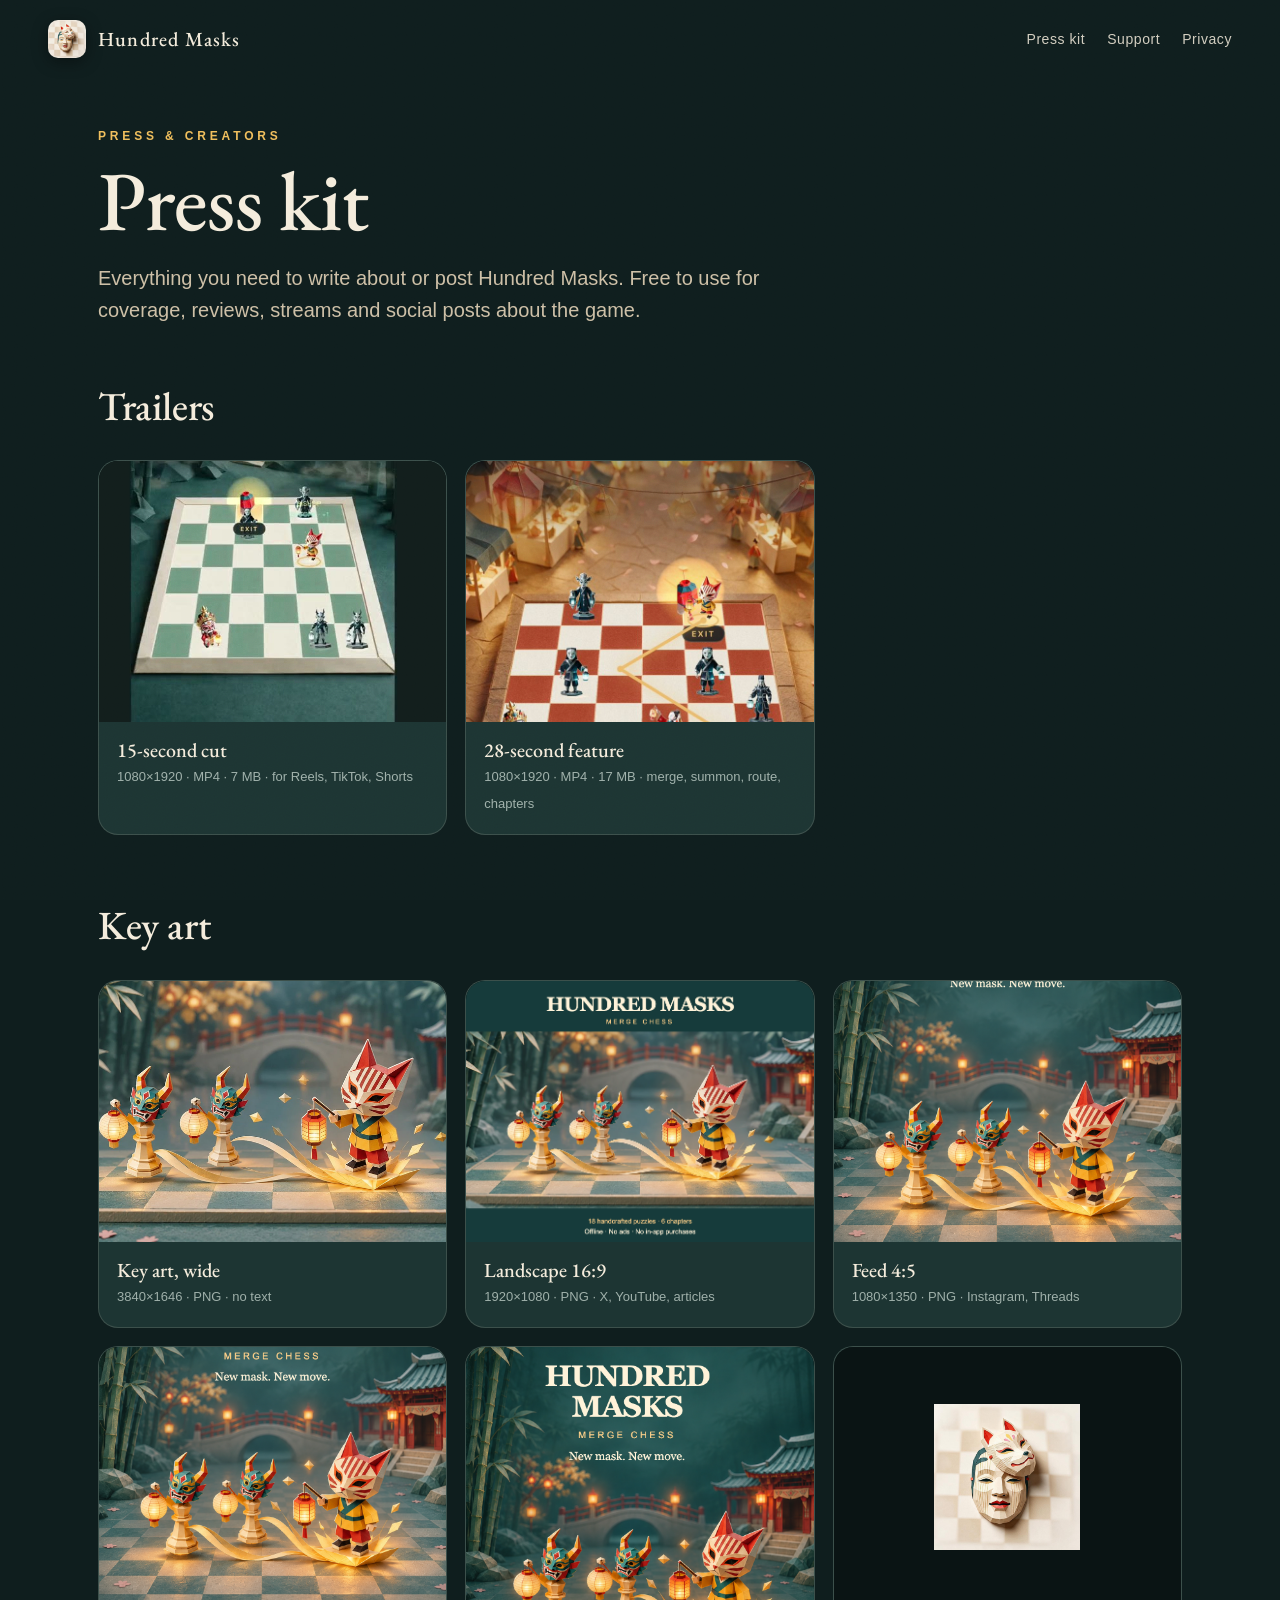
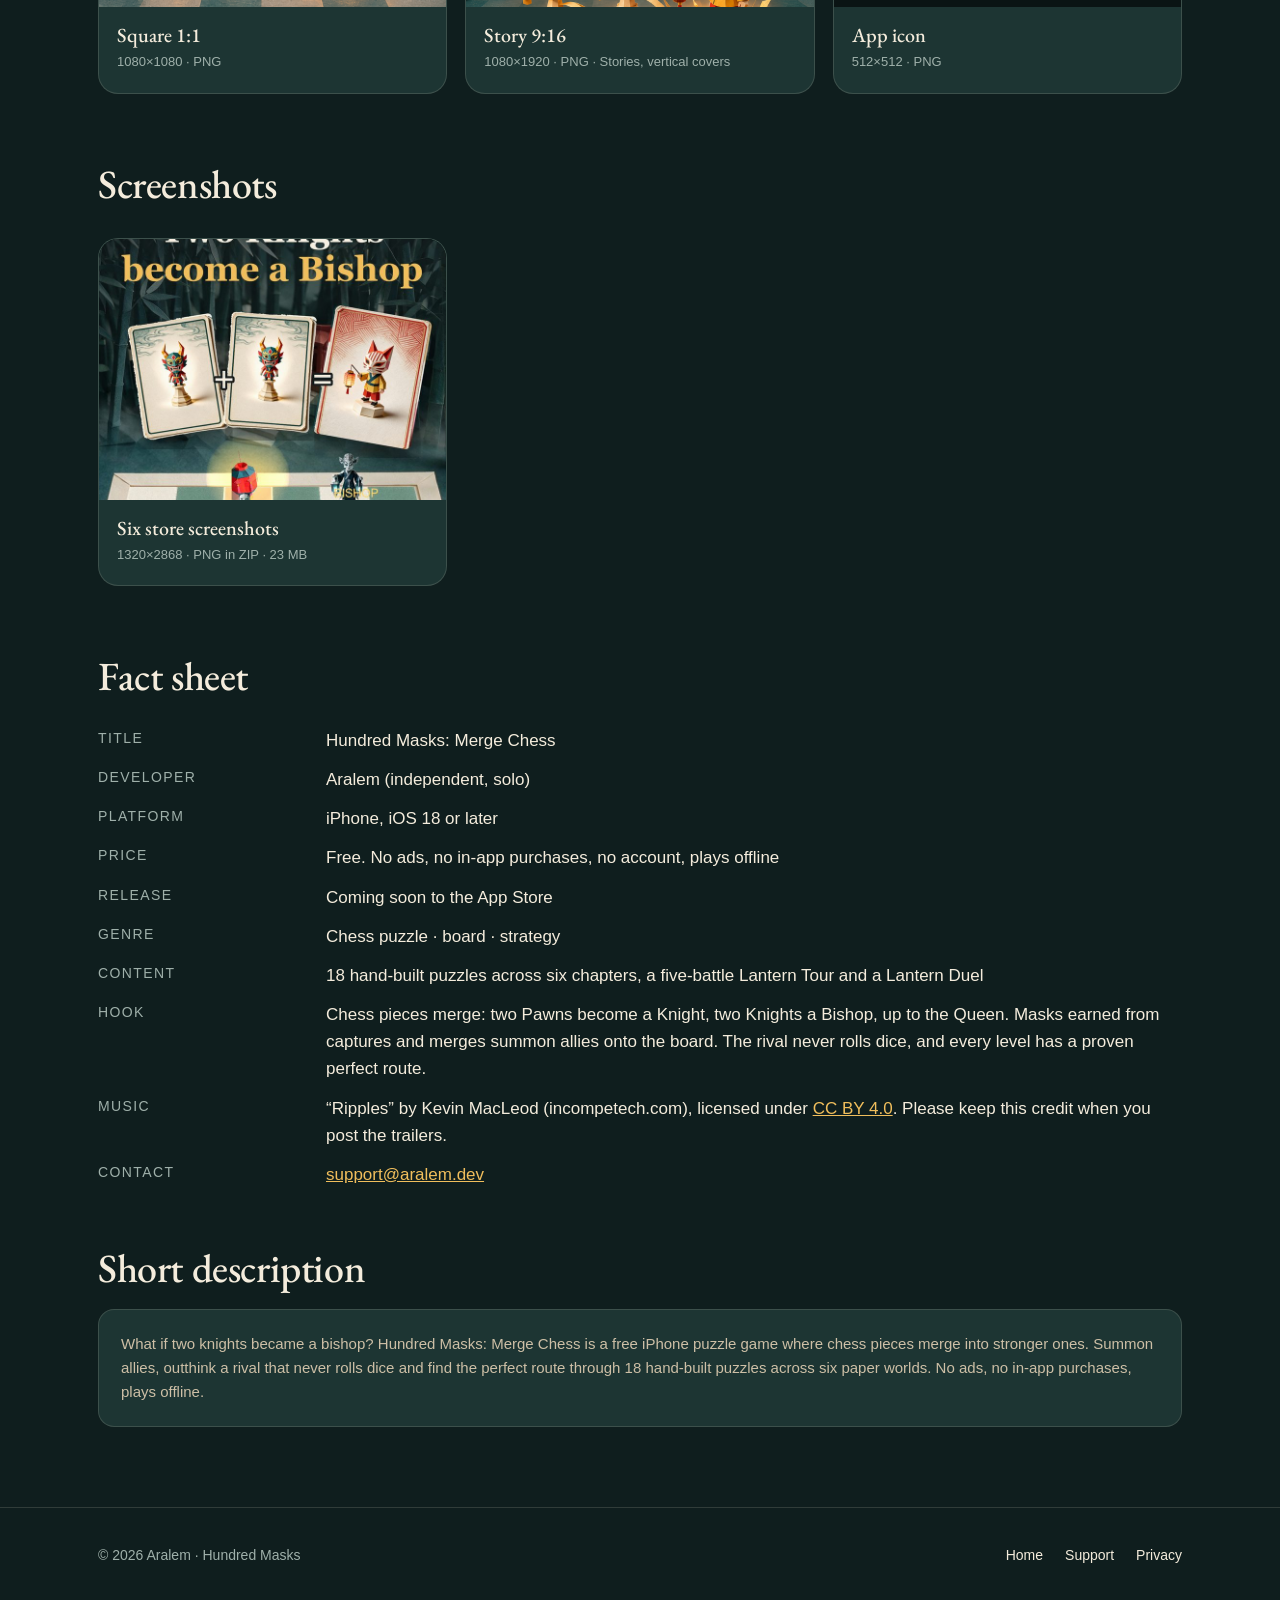
==== press/index.html @ 2cbe1103 "Redesigned home in the key-art style, plus a press kit page Dark lantern-ink look matching the store" ====
<!DOCTYPE html>
<html lang="en">
<head>
<meta charset="utf-8">
<meta name="viewport" content="width=device-width, initial-scale=1, viewport-fit=cover">
<title>Press kit — Hundred Masks: Merge Chess</title>
<meta name="description" content="Trailers, key art, screenshots, icon and fact sheet for Hundred Masks: Merge Chess, a free iPhone chess-merge puzzle game.">
<link rel="canonical" href="https://aralem.dev/hundred-masks-support/press/">
<link rel="icon" href="../assets/favicon.png" type="image/png">
<meta property="og:title" content="Hundred Masks — Press kit">
<meta property="og:image" content="https://aralem.dev/hundred-masks-support/assets/og.jpg">
<meta name="twitter:card" content="summary_large_image">
<meta name="theme-color" content="#0f1e1e">
<link rel="stylesheet" href="../assets/v2/home.css">
</head>
<body>
<a class="skip" href="#main">Skip to content</a>
<header class="top">
  <a class="brand" href="../"><img src="../assets/icon-512.png" alt="" width="38" height="38"><span>Hundred Masks</span></a>
  <nav aria-label="Main"><a href="./">Press kit</a><a href="../support/">Support</a><a href="../privacy/">Privacy</a></nav>
</header>
<main id="main">
<div class="wrap page-head">
  <p class="kicker">Press &amp; creators</p>
  <h1>Press kit</h1>
  <p class="lede" style="margin-top:18px">Everything you need to write about or post Hundred Masks. Free to use for coverage, reviews, streams and social posts about the game.</p>
</div>
<div class="wrap">
  <h2>Trailers</h2>
  <div class="grid">
    <a class="tile" href="files/hundred-masks-trailer-15s.mp4" download><div class="thumb" style="background-image:url(../assets/v2/trailer-poster.jpg)"></div><div class="meta"><b>15-second cut</b><span>1080×1920 · MP4 · 7 MB · for Reels, TikTok, Shorts</span></div></a>
    <a class="tile" href="files/hundred-masks-trailer-28s.mp4" download><div class="thumb" style="background-image:url(../assets/v2/shot-route.jpg);background-position:50% 30%"></div><div class="meta"><b>28-second feature</b><span>1080×1920 · MP4 · 17 MB · merge, summon, route, chapters</span></div></a>
  </div>

  <h2>Key art</h2>
  <div class="grid">
    <a class="tile" href="files/key-art-3840x1646.png" download><div class="thumb" style="background-image:url(../assets/v2/hero-wide.jpg)"></div><div class="meta"><b>Key art, wide</b><span>3840×1646 · PNG · no text</span></div></a>
    <a class="tile" href="files/social-landscape_1920x1080.png" download><div class="thumb" style="background-image:url(files/social-landscape_1920x1080.png)"></div><div class="meta"><b>Landscape 16:9</b><span>1920×1080 · PNG · X, YouTube, articles</span></div></a>
    <a class="tile" href="files/social-feed_1080x1350.png" download><div class="thumb" style="background-image:url(files/social-feed_1080x1350.png)"></div><div class="meta"><b>Feed 4:5</b><span>1080×1350 · PNG · Instagram, Threads</span></div></a>
    <a class="tile" href="files/social-square_1080x1080.png" download><div class="thumb" style="background-image:url(files/social-square_1080x1080.png)"></div><div class="meta"><b>Square 1:1</b><span>1080×1080 · PNG</span></div></a>
    <a class="tile" href="files/social-story_1080x1920.png" download><div class="thumb" style="background-image:url(files/social-story_1080x1920.png);background-position:50% 20%"></div><div class="meta"><b>Story 9:16</b><span>1080×1920 · PNG · Stories, vertical covers</span></div></a>
    <a class="tile" href="files/app-icon-512.png" download><div class="thumb" style="background:#0a1414 url(files/app-icon-512.png) center/42% no-repeat"></div><div class="meta"><b>App icon</b><span>512×512 · PNG</span></div></a>
  </div>

  <h2>Screenshots</h2>
  <div class="grid">
    <a class="tile" href="files/screenshots-1320x2868.zip" download><div class="thumb" style="background-image:url(../assets/v2/shot-merge.jpg);background-position:50% 20%"></div><div class="meta"><b>Six store screenshots</b><span>1320×2868 · PNG in ZIP · 23 MB</span></div></a>
  </div>

  <h2>Fact sheet</h2>
  <dl class="facts">
    <dt>Title</dt><dd>Hundred Masks: Merge Chess</dd>
    <dt>Developer</dt><dd>Aralem (independent, solo)</dd>
    <dt>Platform</dt><dd>iPhone, iOS 18 or later</dd>
    <dt>Price</dt><dd>Free. No ads, no in-app purchases, no account, plays offline</dd>
    <dt>Release</dt><dd>Coming soon to the App Store</dd>
    <dt>Genre</dt><dd>Chess puzzle · board · strategy</dd>
    <dt>Content</dt><dd>18 hand-built puzzles across six chapters, a five-battle Lantern Tour and a Lantern Duel</dd>
    <dt>Hook</dt><dd>Chess pieces merge: two Pawns become a Knight, two Knights a Bishop, up to the Queen. Masks earned from captures and merges summon allies onto the board. The rival never rolls dice, and every level has a proven perfect route.</dd>
    <dt>Music</dt><dd>“Ripples” by Kevin MacLeod (incompetech.com), licensed under <a href="https://creativecommons.org/licenses/by/4.0/">CC BY 4.0</a>. Please keep this credit when you post the trailers.</dd>
    <dt>Contact</dt><dd><a href="mailto:support@aralem.dev">support@aralem.dev</a></dd>
  </dl>

  <h2>Short description</h2>
  <p class="copybox" style="margin:20px 0 80px">What if two knights became a bishop? Hundred Masks: Merge Chess is a free iPhone puzzle game where chess pieces merge into stronger ones. Summon allies, outthink a rival that never rolls dice and find the perfect route through 18 hand-built puzzles across six paper worlds. No ads, no in-app purchases, plays offline.</p>
</div>
</main>
<footer><div class="wrap"><span>© 2026 Aralem · Hundred Masks</span><nav aria-label="Footer"><a href="../">Home</a><a href="../support/">Support</a><a href="../privacy/">Privacy</a></nav></div></footer>
</body>
</html>
---- assets/v2/home.css ----
@font-face{font-family:"Garamond";src:url("../fonts/EBGaramond-Regular.woff2") format("woff2");font-weight:400;font-display:swap}
@font-face{font-family:"Garamond";src:url("../fonts/EBGaramond-Medium.woff2") format("woff2");font-weight:500 700;font-display:swap}
:root{
  --ink:#0f1e1e; --ink-2:#152a2a; --ink-3:#1d3533;
  --paper:#f4ecdc; --paper-dim:#cdbfa6; --muted:#9fb0aa;
  --gold:#f0be5c; --red:#c8432f; --line:rgba(244,236,220,.14);
  --serif:"Garamond","Iowan Old Style","Palatino Linotype",Palatino,serif;
  --sans:-apple-system,BlinkMacSystemFont,"Helvetica Neue",sans-serif;
  --gutter:clamp(16px,4vw,48px);
}
*{box-sizing:border-box;margin:0}
html{background:var(--ink);color-scheme:dark}
body{background:var(--ink);color:var(--paper);font:400 17px/1.6 var(--sans);-webkit-font-smoothing:antialiased;overflow-x:hidden}
img,video{display:block;max-width:100%;height:auto}
a{color:var(--gold)}
.skip{position:absolute;left:-999px}.skip:focus{left:16px;top:16px;z-index:60;background:var(--paper);color:var(--ink);padding:8px 12px}
body::before{content:"";position:fixed;inset:0;pointer-events:none;z-index:50;opacity:.07;mix-blend-mode:overlay;
  background-image:url("data:image/svg+xml;utf8,<svg xmlns='http://www.w3.org/2000/svg' width='160' height='160'><filter id='n'><feTurbulence type='fractalNoise' baseFrequency='.9' numOctaves='2' stitchTiles='stitch'/></filter><rect width='100%' height='100%' filter='url(%23n)'/></svg>")}
.kicker{font:600 12px/1 var(--sans);letter-spacing:.32em;text-transform:uppercase;color:var(--gold)}
h1,h2,h3{font-family:var(--serif);font-weight:500;line-height:1.02;letter-spacing:-.01em}
h2{font-size:clamp(36px,6vw,72px)}
h2 em{font-style:normal;color:var(--gold)}
.lede{color:var(--paper-dim);font-size:clamp(17px,1.6vw,20px);max-width:36em}
.top{position:absolute;inset:0 0 auto;z-index:10;display:flex;align-items:center;justify-content:space-between;padding:20px var(--gutter)}
.brand{display:flex;gap:12px;align-items:center;color:var(--paper);text-decoration:none;font:500 20px/1 var(--serif);letter-spacing:.06em}
.brand img{width:38px;height:38px;border-radius:10px;box-shadow:0 4px 16px rgba(0,0,0,.4)}
.top nav{display:flex;gap:22px}
.top nav a{color:var(--paper);text-decoration:none;font-size:14px;letter-spacing:.04em;opacity:.85}
.top nav a:hover{opacity:1;color:var(--gold)}
.hero{position:relative;isolation:isolate;text-align:center}
.hero picture{display:block;position:relative}
.hero picture img{width:100%;height:auto;max-height:62svh;object-fit:cover;object-position:50% 60%}
.hero picture::after{content:"";position:absolute;inset:0;background:linear-gradient(180deg,rgba(15,30,30,.55) 0%,rgba(15,30,30,0) 18%,rgba(15,30,30,0) 62%,var(--ink) 100%)}
.hero-copy{position:relative;margin:clamp(-120px,-8vw,-40px) auto 0;padding:0 var(--gutter) clamp(40px,6vw,70px);max-width:900px}
.hero h1{font-size:clamp(50px,9vw,116px);letter-spacing:.02em;text-shadow:0 6px 40px rgba(0,0,0,.6)}
.hero h1 small{display:block;font:600 clamp(12px,1.3vw,15px)/1 var(--sans);letter-spacing:.5em;color:var(--gold);margin-top:16px;text-shadow:none}
.hero .cta,.hero .promise{justify-content:center}
.hero .tag{font:italic 400 clamp(22px,2.6vw,32px)/1.25 var(--serif);margin:20px 0 28px;color:var(--paper-dim)}
.cta{display:flex;flex-wrap:wrap;gap:14px;align-items:center}
.pill{display:inline-flex;align-items:center;gap:10px;padding:14px 22px;border-radius:999px;font:600 15px/1 var(--sans);text-decoration:none;transition:transform .2s,background .2s,color .2s,border-color .2s}
.pill.primary{background:var(--paper);color:var(--ink)}
.pill.primary:hover{transform:translateY(-2px);background:#fff}
.pill.ghost{border:1px solid var(--line);color:var(--paper);background:rgba(15,30,30,.35);backdrop-filter:blur(6px)}
.pill.ghost:hover{border-color:var(--gold);color:var(--gold)}
.promise{display:flex;flex-wrap:wrap;gap:8px 18px;margin-top:22px;font-size:14px;color:var(--paper-dim)}
.promise span::before{content:"✦";color:var(--gold);margin-right:8px;font-size:11px}
.rise{animation:rise .9s cubic-bezier(.2,.7,.2,1) backwards}
.d1{animation-delay:.1s}.d2{animation-delay:.25s}.d3{animation-delay:.4s}.d4{animation-delay:.55s}
@keyframes rise{from{opacity:0;transform:translateY(18px)}}
.wrap{max-width:1180px;margin:0 auto;padding:0 var(--gutter)}
.formula{padding:clamp(80px,12vw,160px) 0 clamp(60px,8vw,110px);text-align:center}
.formula h2{margin:18px auto 14px;max-width:12em}
.formula .lede{margin:0 auto}
.equation{display:flex;justify-content:center;align-items:center;gap:clamp(6px,2vw,26px);margin:clamp(40px,6vw,72px) auto 0}
.equation img{width:clamp(88px,17vw,210px);filter:drop-shadow(0 22px 30px rgba(0,0,0,.55));transition:transform .5s cubic-bezier(.2,.7,.2,1)}
.equation .c1{transform:rotate(-8deg)}.equation .c2{transform:rotate(3deg)}.equation .c3{transform:rotate(7deg) scale(1.08)}
.equation:hover .c1{transform:rotate(-2deg) translateX(10px)}
.equation:hover .c2{transform:translateX(-6px)}
.equation:hover .c3{transform:rotate(2deg) scale(1.14)}
.op{font:500 clamp(40px,7vw,84px)/1 var(--serif);color:var(--gold)}
.ladder{margin-top:34px;font:500 14px/1.6 var(--sans);letter-spacing:.14em;text-transform:uppercase;color:var(--muted)}
.ladder b{color:var(--paper);font-weight:600}
.trailer{padding:clamp(40px,6vw,80px) 0;background:linear-gradient(180deg,var(--ink),var(--ink-2) 30%,var(--ink-2) 70%,var(--ink))}
.trailer .wrap{display:grid;grid-template-columns:minmax(0,1fr) auto;gap:clamp(32px,6vw,90px);align-items:center}
.phone{width:clamp(240px,26vw,320px);aspect-ratio:9/19.5;border-radius:44px;padding:10px;background:#0a1212;box-shadow:0 0 0 1px rgba(255,255,255,.08),0 40px 80px rgba(0,0,0,.6),0 0 120px rgba(240,190,92,.12)}
.phone video{width:100%;height:100%;object-fit:cover;border-radius:34px;background:#000}
.trailer ol{list-style:none;padding:0;margin:30px 0 0;display:grid;gap:18px;counter-reset:s}
.trailer li{display:grid;grid-template-columns:42px 1fr;gap:4px 14px;counter-increment:s}
.trailer li::before{content:counter(s,upper-roman);grid-row:span 2;font:500 26px/1.1 var(--serif);color:var(--gold)}
.trailer li b{font:500 22px/1.2 var(--serif)}
.trailer li span{color:var(--paper-dim);font-size:15px}
.shots{padding:clamp(70px,10vw,130px) 0 40px}
.shots header{display:flex;justify-content:space-between;align-items:end;gap:20px;flex-wrap:wrap}
.rail{display:flex;gap:18px;overflow-x:auto;scroll-snap-type:x mandatory;padding:36px var(--gutter) 30px;scrollbar-width:none}
.rail::-webkit-scrollbar{display:none}
.rail figure{flex:0 0 clamp(200px,22vw,260px);scroll-snap-align:start;transition:transform .35s}
.rail figure:hover{transform:translateY(-8px)}
.rail img{width:100%;border-radius:22px;box-shadow:0 24px 50px rgba(0,0,0,.45)}
.rail figcaption{margin-top:12px;font-size:13px;letter-spacing:.12em;text-transform:uppercase;color:var(--muted)}
.hint{font-size:13px;color:var(--muted)}
.worlds{padding:clamp(70px,10vw,130px) 0}
.worlds .lede{margin-top:16px}
.strip{display:grid;grid-template-columns:repeat(6,1fr);gap:8px;margin-top:44px;padding:0 var(--gutter)}
.strip figure{position:relative;border-radius:16px;overflow:hidden;aspect-ratio:4/5}
.strip img{width:100%;height:100%;object-fit:cover;transition:transform .8s cubic-bezier(.2,.7,.2,1),filter .5s;filter:saturate(.75) brightness(.85)}
.strip figure:hover img{transform:scale(1.07);filter:none}
.strip figcaption{position:absolute;inset:auto 0 0;padding:44px 14px 14px;background:linear-gradient(transparent,rgba(10,20,20,.9));font:500 18px/1.15 var(--serif)}
.strip figcaption i{display:block;font:600 11px/1 var(--sans);font-style:normal;letter-spacing:.24em;color:var(--gold);margin-bottom:6px}
.free{padding:20px 0 clamp(80px,12vw,150px)}
.card{display:grid;grid-template-columns:1.1fr 1fr;border-radius:28px;overflow:hidden;background:var(--ink-3);border:1px solid var(--line)}
.card .art{background:url("hero-tall.jpg") 50% 40%/cover;min-height:380px}
.card .body{padding:clamp(32px,5vw,64px)}
.card ul{list-style:none;padding:0;margin:26px 0 0;display:grid;gap:14px}
.card li{display:flex;gap:14px;align-items:baseline;font-size:17px}
.card li::before{content:"✓";color:var(--gold);font-weight:700}
footer{border-top:1px solid var(--line);padding:36px 0 50px;color:var(--muted);font-size:14px}
footer .wrap{display:flex;flex-wrap:wrap;gap:16px 28px;justify-content:space-between;align-items:center}
footer nav{display:flex;gap:22px;flex-wrap:wrap}
footer a{color:var(--paper);text-decoration:none}
footer a:hover{color:var(--gold)}
.js .reveal{opacity:0;transform:translateY(30px);transition:opacity 1s,transform 1s cubic-bezier(.2,.7,.2,1)}
.js .reveal.in{opacity:1;transform:none}
/* press page */
.page-head{padding-top:130px;padding-bottom:40px}
.page-head h1{font-size:clamp(44px,7vw,84px);margin-top:16px}
.grid{display:grid;grid-template-columns:repeat(auto-fill,minmax(260px,1fr));gap:18px;margin:34px 0 70px}
.tile{background:var(--ink-3);border:1px solid var(--line);border-radius:20px;overflow:hidden;display:flex;flex-direction:column;text-decoration:none;color:var(--paper);transition:border-color .2s,transform .2s}
.tile:hover{border-color:var(--gold);transform:translateY(-3px)}
.tile .thumb{aspect-ratio:4/3;background:#0a1414 center/cover no-repeat}
.tile .meta{padding:16px 18px 18px}
.tile b{display:block;font:500 20px/1.2 var(--serif)}
.tile span{font-size:13px;color:var(--muted)}
.facts{display:grid;grid-template-columns:200px 1fr;gap:12px 28px;margin:30px 0 60px}
.facts dt{color:var(--muted);font-size:14px;letter-spacing:.1em;text-transform:uppercase}
.facts dd{margin:0}
.copybox{background:var(--ink-3);border:1px solid var(--line);border-radius:16px;padding:22px;white-space:pre-wrap;font:15px/1.6 var(--sans);color:var(--paper-dim)}
.page-head + .wrap h2{font-size:clamp(28px,4vw,40px);margin-top:20px}
@media (max-width:860px){
  .trailer .wrap{grid-template-columns:1fr;justify-items:center}
  .trailer .wrap>div:first-child{order:2}
  .strip{grid-template-columns:repeat(3,1fr)}
  .card{grid-template-columns:1fr}.card .art{min-height:260px}
  .facts{grid-template-columns:1fr;gap:4px}
  .facts dd{margin-bottom:12px}
}
@media (max-width:520px){
  .top nav{gap:14px}.brand span{display:none}
  .hero picture img{max-height:60svh;object-position:50% 74%}
  .strip{grid-template-columns:repeat(2,1fr)}
}
@media (prefers-reduced-motion:reduce){.rise{animation:none}.js .reveal{opacity:1;transform:none;transition:none}}
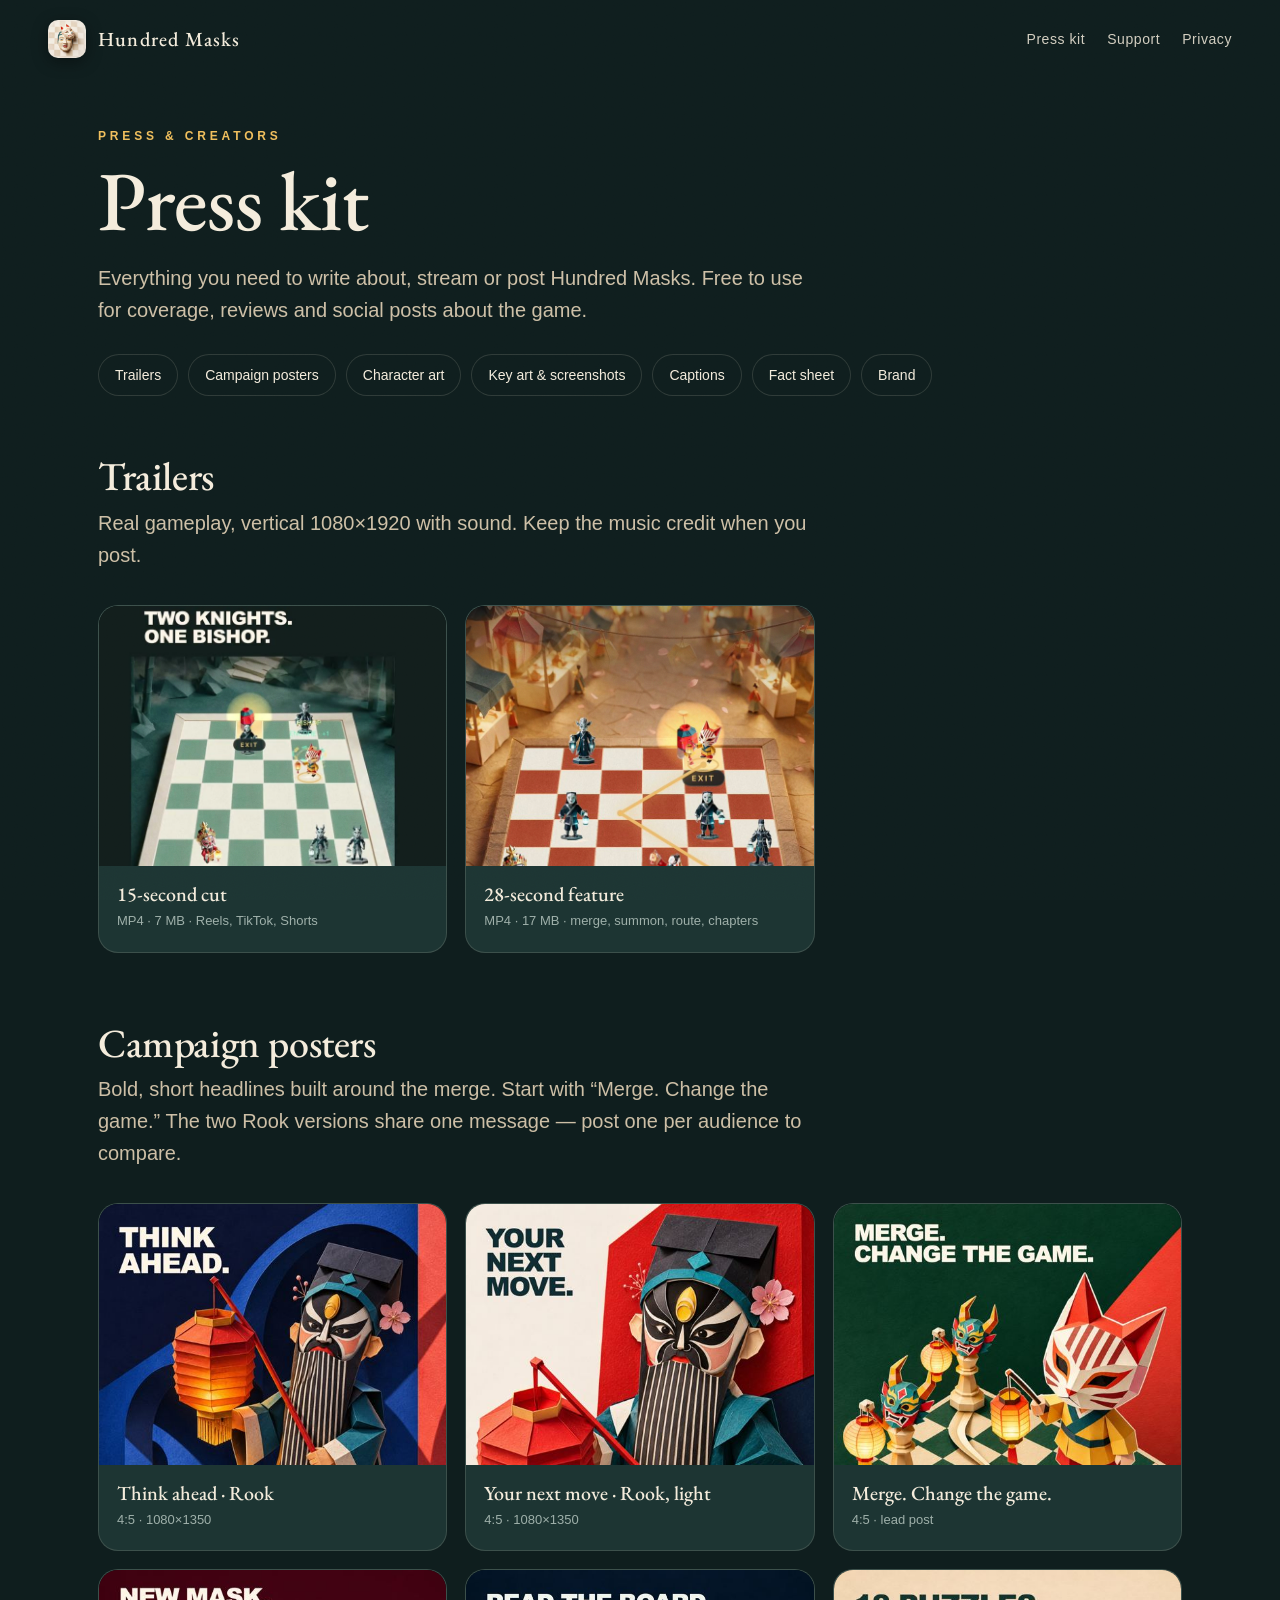
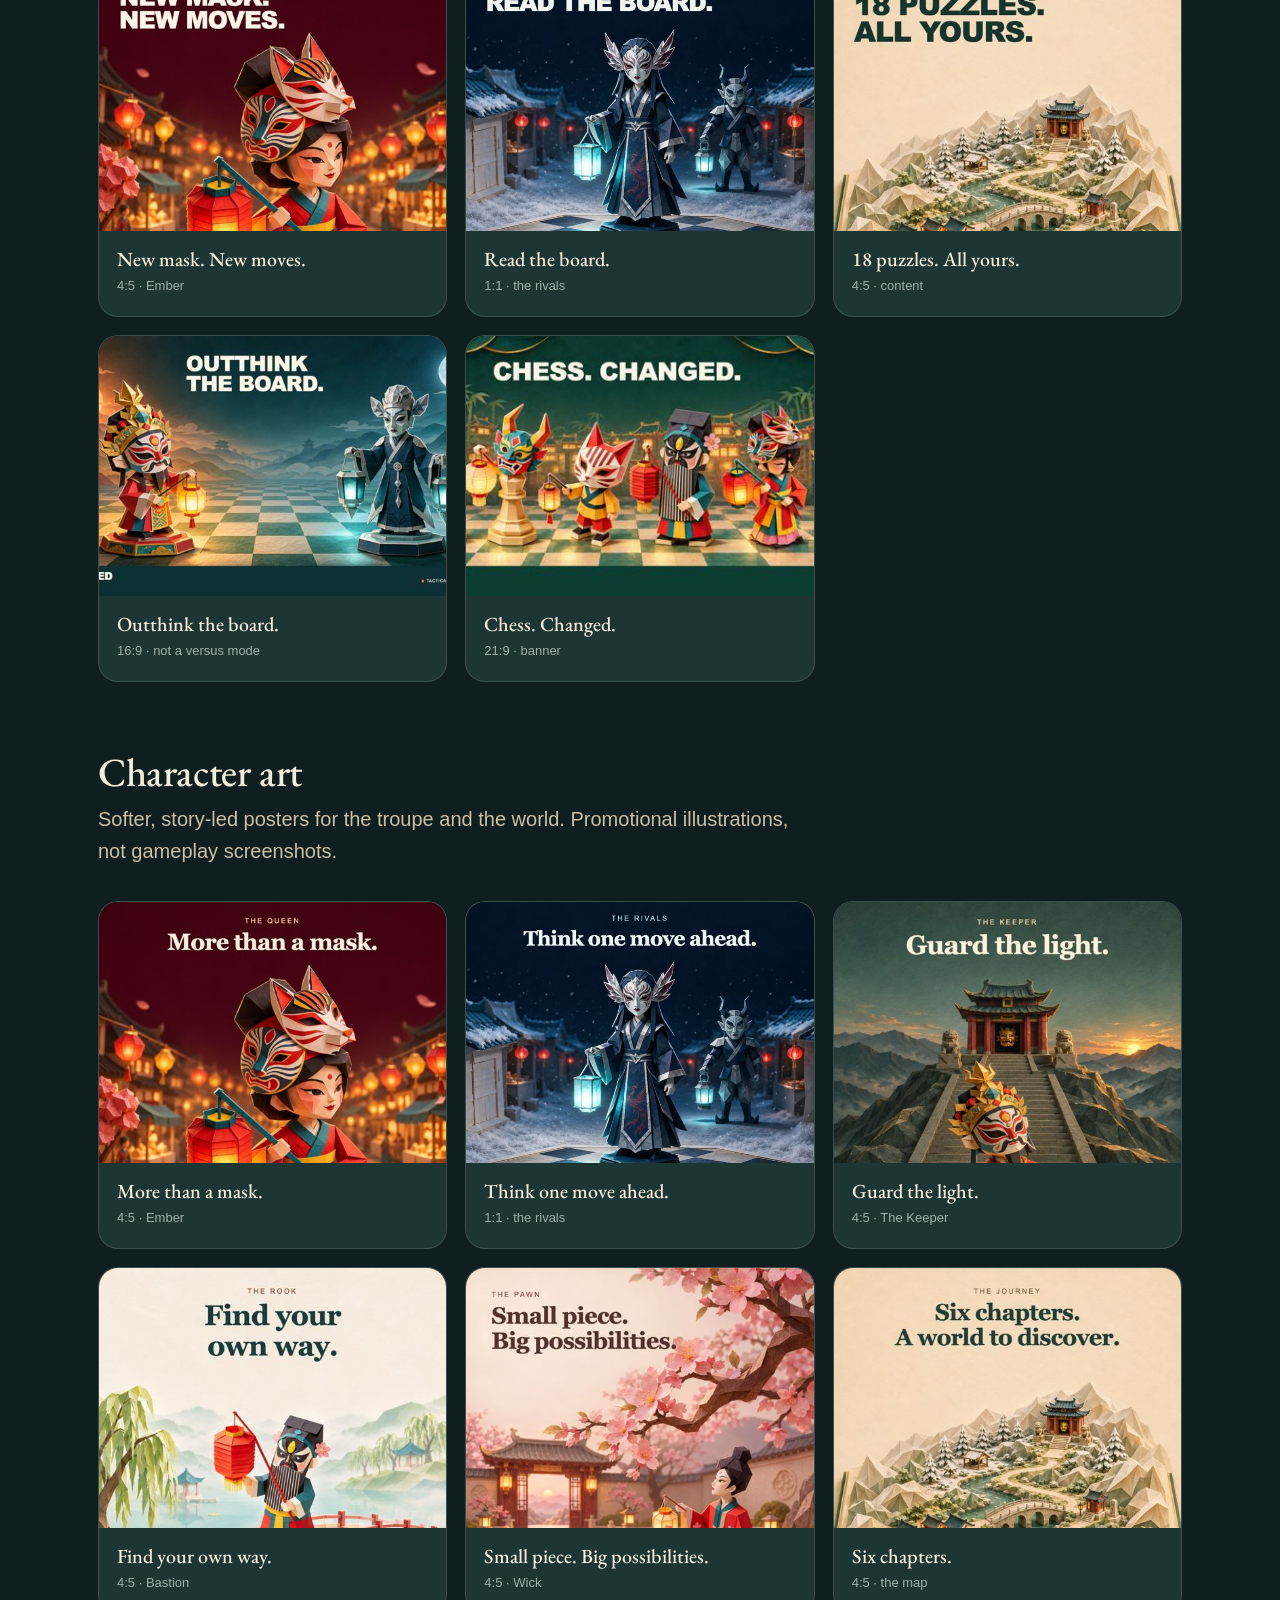
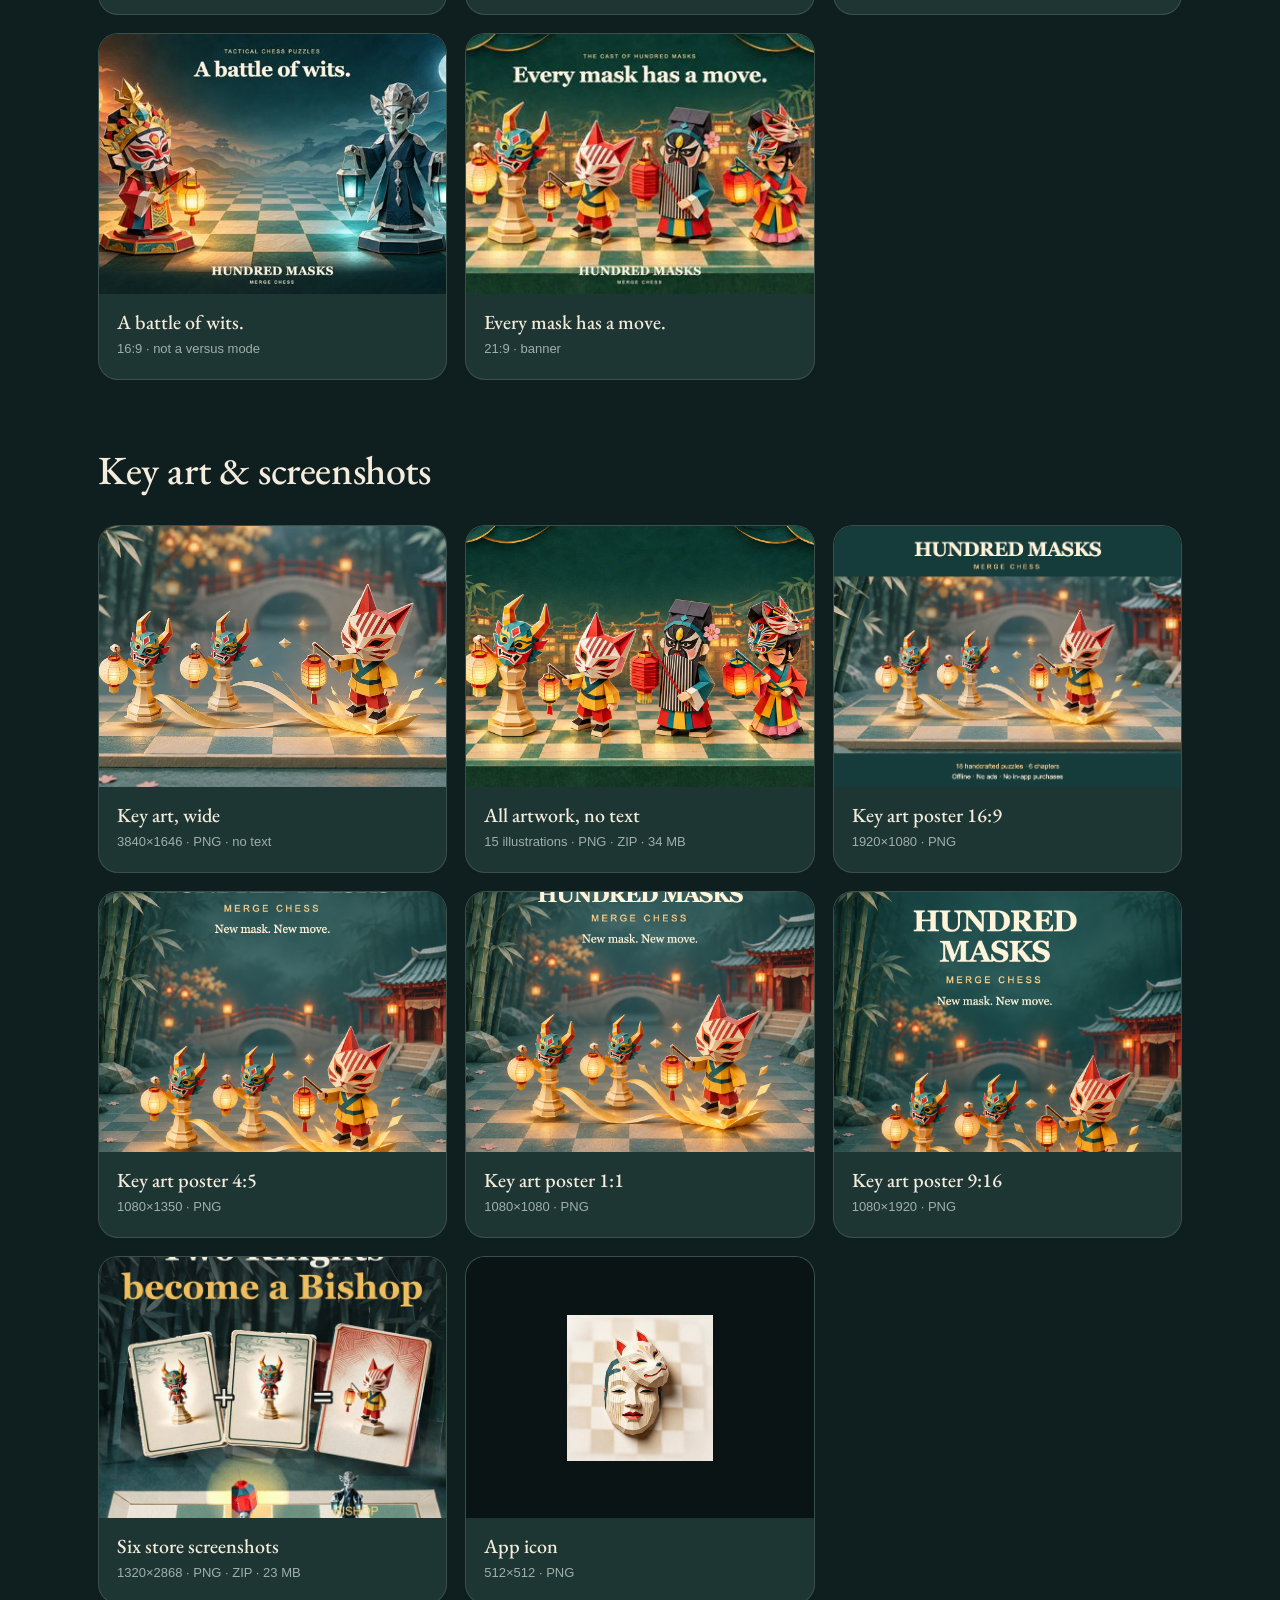
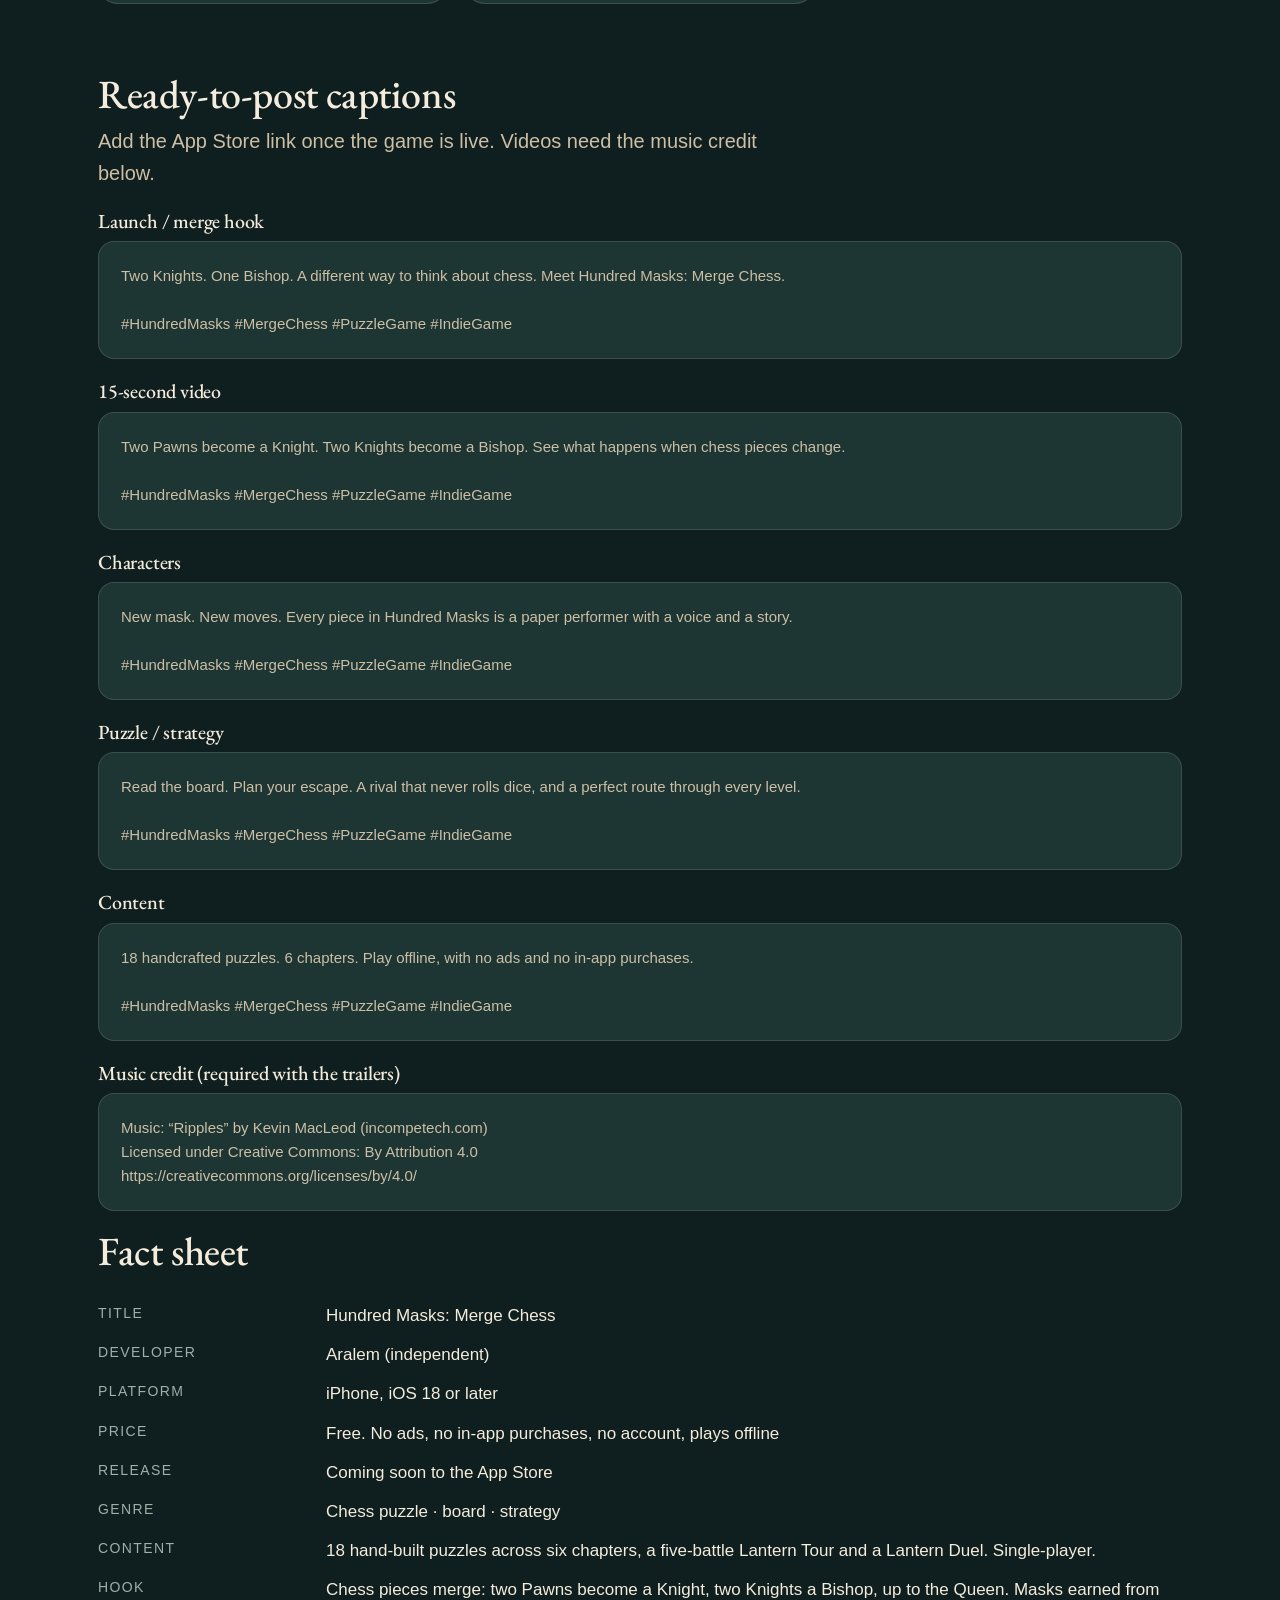
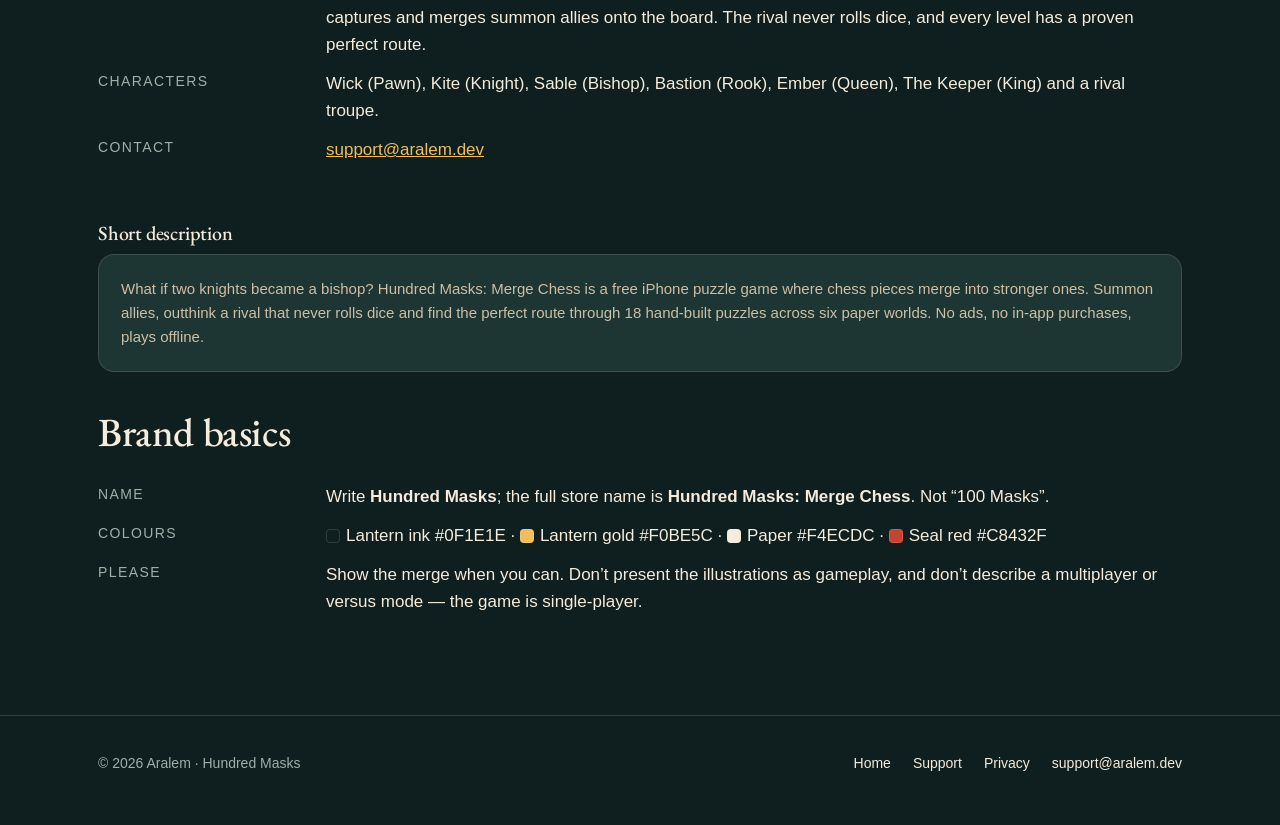
==== commit 0cfbb3f1: "Troupe section, cast banner and a full press library Home gains the six performers (named and descri" ====
--- a/press/index.html
+++ b/press/index.html
@@ -4,67 +4,95 @@
 <meta charset="utf-8">
 <meta name="viewport" content="width=device-width, initial-scale=1, viewport-fit=cover">
 <title>Press kit — Hundred Masks: Merge Chess</title>
-<meta name="description" content="Trailers, key art, screenshots, icon and fact sheet for Hundred Masks: Merge Chess, a free iPhone chess-merge puzzle game.">
+<meta name="description" content="Trailers, campaign posters, character art, screenshots, captions and fact sheet for Hundred Masks: Merge Chess, a free iPhone chess-merge puzzle game.">
 <link rel="canonical" href="https://aralem.dev/hundred-masks-support/press/">
 <link rel="icon" href="../assets/favicon.png" type="image/png">
 <meta property="og:title" content="Hundred Masks — Press kit">
 <meta property="og:image" content="https://aralem.dev/hundred-masks-support/assets/og.jpg">
 <meta name="twitter:card" content="summary_large_image">
 <meta name="theme-color" content="#0f1e1e">
-<link rel="stylesheet" href="../assets/v2/home.css">
+<link rel="stylesheet" href="../assets/v2/home.css?v=5">
 </head>
 <body>
 <a class="skip" href="#main">Skip to content</a>
-<header class="top">
-  <a class="brand" href="../"><img src="../assets/icon-512.png" alt="" width="38" height="38"><span>Hundred Masks</span></a>
-  <nav aria-label="Main"><a href="./">Press kit</a><a href="../support/">Support</a><a href="../privacy/">Privacy</a></nav>
-</header>
+<header class="top"><a class="brand" href="../"><img src="../assets/icon-512.png" alt="" width="38" height="38"><span>Hundred Masks</span></a><nav aria-label="Main"><a href="./" aria-current="page">Press kit</a><a href="../support/">Support</a><a href="../privacy/">Privacy</a></nav></header>
 <main id="main">
 <div class="wrap page-head">
   <p class="kicker">Press &amp; creators</p>
   <h1>Press kit</h1>
-  <p class="lede" style="margin-top:18px">Everything you need to write about or post Hundred Masks. Free to use for coverage, reviews, streams and social posts about the game.</p>
+  <p class="lede" style="margin-top:18px">Everything you need to write about, stream or post Hundred Masks. Free to use for coverage, reviews and social posts about the game.</p>
+  <nav class="toc" aria-label="On this page"><a href="#trailers">Trailers</a><a href="#campaign">Campaign posters</a><a href="#characters">Character art</a><a href="#art">Key art &amp; screenshots</a><a href="#captions">Captions</a><a href="#facts">Fact sheet</a><a href="#brand">Brand</a></nav>
 </div>
 <div class="wrap">
-  <h2>Trailers</h2>
+  <h2 id="trailers">Trailers</h2>
+  <p class="lede">Real gameplay, vertical 1080×1920 with sound. Keep the music credit when you post.</p>
   <div class="grid">
-    <a class="tile" href="files/hundred-masks-trailer-15s.mp4" download><div class="thumb" style="background-image:url(../assets/v2/trailer-poster.jpg)"></div><div class="meta"><b>15-second cut</b><span>1080×1920 · MP4 · 7 MB · for Reels, TikTok, Shorts</span></div></a>
-    <a class="tile" href="files/hundred-masks-trailer-28s.mp4" download><div class="thumb" style="background-image:url(../assets/v2/shot-route.jpg);background-position:50% 30%"></div><div class="meta"><b>28-second feature</b><span>1080×1920 · MP4 · 17 MB · merge, summon, route, chapters</span></div></a>
+    <a class="tile" href="files/hundred-masks-trailer-15s.mp4" download><div class="thumb" style="background-image:url(../assets/v2/trailer-poster.jpg);background-position:50% 30%"></div><div class="meta"><b>15-second cut</b><span>MP4 · 7 MB · Reels, TikTok, Shorts</span></div></a>
+    <a class="tile" href="files/hundred-masks-trailer-28s.mp4" download><div class="thumb" style="background-image:url(../assets/v2/shot-route.jpg);background-position:50% 30%"></div><div class="meta"><b>28-second feature</b><span>MP4 · 17 MB · merge, summon, route, chapters</span></div></a>
   </div>
 
-  <h2>Key art</h2>
+  <h2 id="campaign">Campaign posters</h2>
+  <p class="lede">Bold, short headlines built around the merge. Start with “Merge. Change the game.” The two Rook versions share one message — post one per audience to compare.</p>
+  <div class="grid"><a class="tile" href="files/campaign/01-rook_1080x1350.png" download><div class="thumb" style="background-image:url(thumbs/v3-01-rook_1080x1350.jpg);background-position:50% 0%"></div><div class="meta"><b>Think ahead · Rook</b><span>4:5 · 1080×1350</span></div></a><a class="tile" href="files/campaign/02-rook-alt_1080x1350.png" download><div class="thumb" style="background-image:url(thumbs/v3-02-rook-alt_1080x1350.jpg);background-position:50% 0%"></div><div class="meta"><b>Your next move · Rook, light</b><span>4:5 · 1080×1350</span></div></a><a class="tile" href="files/campaign/03-merge_1080x1350.png" download><div class="thumb" style="background-image:url(thumbs/v3-03-merge_1080x1350.jpg);background-position:50% 0%"></div><div class="meta"><b>Merge. Change the game.</b><span>4:5 · lead post</span></div></a><a class="tile" href="files/campaign/04-queen_1080x1350.png" download><div class="thumb" style="background-image:url(thumbs/v3-04-queen_1080x1350.jpg);background-position:50% 0%"></div><div class="meta"><b>New mask. New moves.</b><span>4:5 · Ember</span></div></a><a class="tile" href="files/campaign/05-rivals_1080x1080.png" download><div class="thumb" style="background-image:url(thumbs/v3-05-rivals_1080x1080.jpg);background-position:50% 0%"></div><div class="meta"><b>Read the board.</b><span>1:1 · the rivals</span></div></a><a class="tile" href="files/campaign/06-journey_1080x1350.png" download><div class="thumb" style="background-image:url(thumbs/v3-06-journey_1080x1350.jpg);background-position:50% 0%"></div><div class="meta"><b>18 puzzles. All yours.</b><span>4:5 · content</span></div></a><a class="tile" href="files/campaign/07-strategy_1920x1080.png" download><div class="thumb" style="background-image:url(thumbs/v3-07-strategy_1920x1080.jpg);background-position:50% 0%"></div><div class="meta"><b>Outthink the board.</b><span>16:9 · not a versus mode</span></div></a><a class="tile" href="files/campaign/08-cast_2520x1080.png" download><div class="thumb" style="background-image:url(thumbs/v3-08-cast_2520x1080.jpg);background-position:50% 0%"></div><div class="meta"><b>Chess. Changed.</b><span>21:9 · banner</span></div></a></div>
+
+  <h2 id="characters">Character art</h2>
+  <p class="lede">Softer, story-led posters for the troupe and the world. Promotional illustrations, not gameplay screenshots.</p>
+  <div class="grid"><a class="tile" href="files/characters/01-queen_1080x1350.png" download><div class="thumb" style="background-image:url(thumbs/v2-01-queen_1080x1350.jpg);background-position:50% 0%"></div><div class="meta"><b>More than a mask.</b><span>4:5 · Ember</span></div></a><a class="tile" href="files/characters/02-frost-court_1080x1080.png" download><div class="thumb" style="background-image:url(thumbs/v2-02-frost-court_1080x1080.jpg);background-position:50% 0%"></div><div class="meta"><b>Think one move ahead.</b><span>1:1 · the rivals</span></div></a><a class="tile" href="files/characters/03-keeper_1080x1350.png" download><div class="thumb" style="background-image:url(thumbs/v2-03-keeper_1080x1350.jpg);background-position:50% 0%"></div><div class="meta"><b>Guard the light.</b><span>4:5 · The Keeper</span></div></a><a class="tile" href="files/characters/04-rook_1080x1350.png" download><div class="thumb" style="background-image:url(thumbs/v2-04-rook_1080x1350.jpg);background-position:50% 0%"></div><div class="meta"><b>Find your own way.</b><span>4:5 · Bastion</span></div></a><a class="tile" href="files/characters/05-pawn_1080x1350.png" download><div class="thumb" style="background-image:url(thumbs/v2-05-pawn_1080x1350.jpg);background-position:50% 0%"></div><div class="meta"><b>Small piece. Big possibilities.</b><span>4:5 · Wick</span></div></a><a class="tile" href="files/characters/06-journey_1080x1350.png" download><div class="thumb" style="background-image:url(thumbs/v2-06-journey_1080x1350.jpg);background-position:50% 0%"></div><div class="meta"><b>Six chapters.</b><span>4:5 · the map</span></div></a><a class="tile" href="files/characters/07-two-kings_1920x1080.png" download><div class="thumb" style="background-image:url(thumbs/v2-07-two-kings_1920x1080.jpg);background-position:50% 0%"></div><div class="meta"><b>A battle of wits.</b><span>16:9 · not a versus mode</span></div></a><a class="tile" href="files/characters/08-ensemble_2520x1080.png" download><div class="thumb" style="background-image:url(thumbs/v2-08-ensemble_2520x1080.jpg);background-position:50% 0%"></div><div class="meta"><b>Every mask has a move.</b><span>21:9 · banner</span></div></a></div>
+
+  <h2 id="art">Key art &amp; screenshots</h2>
   <div class="grid">
-    <a class="tile" href="files/key-art-3840x1646.png" download><div class="thumb" style="background-image:url(../assets/v2/hero-wide.jpg)"></div><div class="meta"><b>Key art, wide</b><span>3840×1646 · PNG · no text</span></div></a>
-    <a class="tile" href="files/social-landscape_1920x1080.png" download><div class="thumb" style="background-image:url(files/social-landscape_1920x1080.png)"></div><div class="meta"><b>Landscape 16:9</b><span>1920×1080 · PNG · X, YouTube, articles</span></div></a>
-    <a class="tile" href="files/social-feed_1080x1350.png" download><div class="thumb" style="background-image:url(files/social-feed_1080x1350.png)"></div><div class="meta"><b>Feed 4:5</b><span>1080×1350 · PNG · Instagram, Threads</span></div></a>
-    <a class="tile" href="files/social-square_1080x1080.png" download><div class="thumb" style="background-image:url(files/social-square_1080x1080.png)"></div><div class="meta"><b>Square 1:1</b><span>1080×1080 · PNG</span></div></a>
-    <a class="tile" href="files/social-story_1080x1920.png" download><div class="thumb" style="background-image:url(files/social-story_1080x1920.png);background-position:50% 20%"></div><div class="meta"><b>Story 9:16</b><span>1080×1920 · PNG · Stories, vertical covers</span></div></a>
+    <a class="tile" href="files/key-art-3840x1646.png" download><div class="thumb" style="background-image:url(../assets/v2/hero-wide.jpg);background-position:50% 50%"></div><div class="meta"><b>Key art, wide</b><span>3840×1646 · PNG · no text</span></div></a>
+    <a class="tile" href="files/artwork-no-text.zip" download><div class="thumb" style="background-image:url(../assets/v2/cast-wide.jpg);background-position:50% 50%"></div><div class="meta"><b>All artwork, no text</b><span>15 illustrations · PNG · ZIP · 34 MB</span></div></a>
+    <a class="tile" href="files/social-landscape_1920x1080.png" download><div class="thumb" style="background-image:url(files/social-landscape_1920x1080.png);background-position:50% 50%"></div><div class="meta"><b>Key art poster 16:9</b><span>1920×1080 · PNG</span></div></a>
+    <a class="tile" href="files/social-feed_1080x1350.png" download><div class="thumb" style="background-image:url(files/social-feed_1080x1350.png);background-position:50% 30%"></div><div class="meta"><b>Key art poster 4:5</b><span>1080×1350 · PNG</span></div></a>
+    <a class="tile" href="files/social-square_1080x1080.png" download><div class="thumb" style="background-image:url(files/social-square_1080x1080.png);background-position:50% 30%"></div><div class="meta"><b>Key art poster 1:1</b><span>1080×1080 · PNG</span></div></a>
+    <a class="tile" href="files/social-story_1080x1920.png" download><div class="thumb" style="background-image:url(files/social-story_1080x1920.png);background-position:50% 20%"></div><div class="meta"><b>Key art poster 9:16</b><span>1080×1920 · PNG</span></div></a>
+    <a class="tile" href="files/screenshots-1320x2868.zip" download><div class="thumb" style="background-image:url(../assets/v2/shot-merge.jpg);background-position:50% 20%"></div><div class="meta"><b>Six store screenshots</b><span>1320×2868 · PNG · ZIP · 23 MB</span></div></a>
     <a class="tile" href="files/app-icon-512.png" download><div class="thumb" style="background:#0a1414 url(files/app-icon-512.png) center/42% no-repeat"></div><div class="meta"><b>App icon</b><span>512×512 · PNG</span></div></a>
   </div>
 
-  <h2>Screenshots</h2>
-  <div class="grid">
-    <a class="tile" href="files/screenshots-1320x2868.zip" download><div class="thumb" style="background-image:url(../assets/v2/shot-merge.jpg);background-position:50% 20%"></div><div class="meta"><b>Six store screenshots</b><span>1320×2868 · PNG in ZIP · 23 MB</span></div></a>
-  </div>
+  <h2 id="captions">Ready-to-post captions</h2>
+  <p class="lede">Add the App Store link once the game is live. Videos need the music credit below.</p>
+  <div class="captions"><h3>Launch / merge hook</h3><p class="copybox">Two Knights. One Bishop. A different way to think about chess. Meet Hundred Masks: Merge Chess.
 
-  <h2>Fact sheet</h2>
+#HundredMasks #MergeChess #PuzzleGame #IndieGame</p><h3>15-second video</h3><p class="copybox">Two Pawns become a Knight. Two Knights become a Bishop. See what happens when chess pieces change.
+
+#HundredMasks #MergeChess #PuzzleGame #IndieGame</p><h3>Characters</h3><p class="copybox">New mask. New moves. Every piece in Hundred Masks is a paper performer with a voice and a story.
+
+#HundredMasks #MergeChess #PuzzleGame #IndieGame</p><h3>Puzzle / strategy</h3><p class="copybox">Read the board. Plan your escape. A rival that never rolls dice, and a perfect route through every level.
+
+#HundredMasks #MergeChess #PuzzleGame #IndieGame</p><h3>Content</h3><p class="copybox">18 handcrafted puzzles. 6 chapters. Play offline, with no ads and no in-app purchases.
+
+#HundredMasks #MergeChess #PuzzleGame #IndieGame</p>
+  <h3>Music credit (required with the trailers)</h3>
+  <p class="copybox">Music: “Ripples” by Kevin MacLeod (incompetech.com)
+Licensed under Creative Commons: By Attribution 4.0
+https://creativecommons.org/licenses/by/4.0/</p></div>
+
+  <h2 id="facts">Fact sheet</h2>
   <dl class="facts">
     <dt>Title</dt><dd>Hundred Masks: Merge Chess</dd>
-    <dt>Developer</dt><dd>Aralem (independent, solo)</dd>
+    <dt>Developer</dt><dd>Aralem (independent)</dd>
     <dt>Platform</dt><dd>iPhone, iOS 18 or later</dd>
     <dt>Price</dt><dd>Free. No ads, no in-app purchases, no account, plays offline</dd>
     <dt>Release</dt><dd>Coming soon to the App Store</dd>
     <dt>Genre</dt><dd>Chess puzzle · board · strategy</dd>
-    <dt>Content</dt><dd>18 hand-built puzzles across six chapters, a five-battle Lantern Tour and a Lantern Duel</dd>
+    <dt>Content</dt><dd>18 hand-built puzzles across six chapters, a five-battle Lantern Tour and a Lantern Duel. Single-player.</dd>
     <dt>Hook</dt><dd>Chess pieces merge: two Pawns become a Knight, two Knights a Bishop, up to the Queen. Masks earned from captures and merges summon allies onto the board. The rival never rolls dice, and every level has a proven perfect route.</dd>
-    <dt>Music</dt><dd>“Ripples” by Kevin MacLeod (incompetech.com), licensed under <a href="https://creativecommons.org/licenses/by/4.0/">CC BY 4.0</a>. Please keep this credit when you post the trailers.</dd>
+    <dt>Characters</dt><dd>Wick (Pawn), Kite (Knight), Sable (Bishop), Bastion (Rook), Ember (Queen), The Keeper (King) and a rival troupe.</dd>
     <dt>Contact</dt><dd><a href="mailto:support@aralem.dev">support@aralem.dev</a></dd>
   </dl>
+  <h3>Short description</h3>
+  <p class="copybox" style="margin-bottom:40px">What if two knights became a bishop? Hundred Masks: Merge Chess is a free iPhone puzzle game where chess pieces merge into stronger ones. Summon allies, outthink a rival that never rolls dice and find the perfect route through 18 hand-built puzzles across six paper worlds. No ads, no in-app purchases, plays offline.</p>
 
-  <h2>Short description</h2>
-  <p class="copybox" style="margin:20px 0 80px">What if two knights became a bishop? Hundred Masks: Merge Chess is a free iPhone puzzle game where chess pieces merge into stronger ones. Summon allies, outthink a rival that never rolls dice and find the perfect route through 18 hand-built puzzles across six paper worlds. No ads, no in-app purchases, plays offline.</p>
+  <h2 id="brand">Brand basics</h2>
+  <dl class="facts" style="margin-bottom:100px">
+    <dt>Name</dt><dd>Write <b>Hundred Masks</b>; the full store name is <b>Hundred Masks: Merge Chess</b>. Not “100 Masks”.</dd>
+    <dt>Colours</dt><dd><span class="sw" style="background:#0f1e1e"></span>Lantern ink #0F1E1E · <span class="sw" style="background:#f0be5c"></span>Lantern gold #F0BE5C · <span class="sw" style="background:#f4ecdc"></span>Paper #F4ECDC · <span class="sw" style="background:#c8432f"></span>Seal red #C8432F</dd>
+    <dt>Please</dt><dd>Show the merge when you can. Don’t present the illustrations as gameplay, and don’t describe a multiplayer or versus mode — the game is single-player.</dd>
+  </dl>
 </div>
 </main>
-<footer><div class="wrap"><span>© 2026 Aralem · Hundred Masks</span><nav aria-label="Footer"><a href="../">Home</a><a href="../support/">Support</a><a href="../privacy/">Privacy</a></nav></div></footer>
+<footer><div class="wrap"><span>© 2026 Aralem · Hundred Masks</span><nav aria-label="Footer"><a href="../">Home</a><a href="../support/">Support</a><a href="../privacy/">Privacy</a><a href="mailto:support@aralem.dev">support@aralem.dev</a></nav></div></footer>
 </body>
 </html>
--- a/assets/v2/home.css
+++ b/assets/v2/home.css
@@ -129,3 +129,57 @@
   .strip{grid-template-columns:repeat(2,1fr)}
 }
 @media (prefers-reduced-motion:reduce){.rise{animation:none}.js .reveal{opacity:1;transform:none;transition:none}}
+/* ---------- document pages (support, privacy, 404) ---------- */
+.doc-hero{position:relative;padding:140px 0 50px;overflow:hidden;isolation:isolate}
+.doc-hero::before{content:"";position:absolute;inset:0;z-index:-1;background:url("hero-wide.jpg") 60% 50%/cover;opacity:.22;filter:blur(2px)}
+.doc-hero::after{content:"";position:absolute;inset:0;z-index:-1;background:linear-gradient(180deg,rgba(15,30,30,.3),var(--ink) 92%)}
+.doc-hero h1{font-size:clamp(42px,6.5vw,76px);margin:16px 0 18px;max-width:14em}
+.doc-hero .eyebrow{font:600 12px/1 var(--sans);letter-spacing:.32em;text-transform:uppercase;color:var(--gold);margin:0}
+.doc-hero .lede a{color:var(--gold)}
+.toc{display:flex;flex-wrap:wrap;gap:10px;margin-top:28px}
+.toc a{padding:9px 16px;border:1px solid var(--line);border-radius:999px;color:var(--paper);text-decoration:none;font-size:14px;background:rgba(15,30,30,.4)}
+.toc a:hover{border-color:var(--gold);color:var(--gold)}
+.doc{padding-bottom:100px}.doc>*{max-width:760px}
+.doc article,.doc section{padding:38px 0;border-top:1px solid var(--line);scroll-margin-top:24px}
+.doc .eyebrow{font:600 11px/1 var(--sans);letter-spacing:.28em;text-transform:uppercase;color:var(--gold);margin:0 0 12px}
+.doc h2{font-size:clamp(28px,3.6vw,38px);margin-bottom:14px}
+.doc h3{font-size:22px;margin:22px 0 8px}
+.doc p,.doc li{color:var(--paper-dim);font-size:17px;margin:0 0 14px}
+.doc ul{padding-left:20px}
+.doc strong{color:var(--paper)}
+.doc a{color:var(--gold)}
+.doc kbd{font:600 13px/1 var(--sans);padding:4px 8px;border-radius:7px;background:var(--ink-3);border:1px solid var(--line);color:var(--paper)}
+.doc .mute{color:var(--muted)}
+.doc .paper.contact{display:grid;gap:8px;margin:22px 0;padding:24px;border-radius:20px;background:var(--ink-3);border:1px solid var(--line)}
+.doc .paper.contact .who{font:500 26px/1.1 var(--serif);color:var(--paper)}
+.doc .paper.contact a{display:inline-flex;justify-self:start;padding:12px 20px;border-radius:999px;background:var(--paper);color:var(--ink);font-weight:600;text-decoration:none;font-size:15px}
+.top.solid{position:relative}
+.lost{min-height:100svh;display:grid;place-content:center;text-align:center;gap:14px;padding:var(--gutter)}
+.lost h1{font-size:clamp(40px,7vw,80px)}
+.doc .policy h2{margin-top:34px}.doc .policy h2:first-child{margin-top:0}
+/* ---------- troupe ---------- */
+.troupe{padding:clamp(70px,10vw,130px) 0 20px}
+.troupe .lede{margin-top:16px}
+.cast{display:grid;grid-template-columns:repeat(3,1fr);gap:18px;margin-top:44px}
+.member{position:relative;border-radius:22px;overflow:hidden;aspect-ratio:4/5;background:var(--ink-3);isolation:isolate}
+.member img{position:absolute;inset:0;width:100%;height:100%;object-fit:cover;z-index:-1;transition:transform .9s cubic-bezier(.2,.7,.2,1)}
+.member:hover img{transform:scale(1.05)}
+.member::after{content:"";position:absolute;inset:0;z-index:-1;background:linear-gradient(180deg,transparent 45%,rgba(10,20,20,.92))}
+.member .tag2{position:absolute;inset:auto 0 0;padding:22px}
+.member i{display:block;font:600 11px/1 var(--sans);font-style:normal;letter-spacing:.26em;text-transform:uppercase;color:var(--gold)}
+.member b{display:block;font:500 30px/1.1 var(--serif);margin:8px 0 6px}
+.member span{display:block;font:italic 400 17px/1.35 var(--serif);color:var(--paper-dim)}
+.member.rival i{color:#8fd3e0}
+/* ---------- cast band ---------- */
+.band{position:relative;margin:clamp(60px,9vw,120px) 0 0;isolation:isolate;text-align:center}
+.band img{width:100%;max-height:70svh;object-fit:cover}
+.band::before{content:"";position:absolute;inset:0;z-index:1;background:linear-gradient(180deg,var(--ink) 0%,transparent 22%,transparent 60%,var(--ink) 100%);pointer-events:none}
+.band h2{position:absolute;left:0;right:0;bottom:clamp(20px,5vw,60px);z-index:2;text-shadow:0 6px 30px rgba(0,0,0,.7)}
+@media (max-width:860px){.cast{grid-template-columns:repeat(2,1fr)}}
+@media (max-width:520px){.cast{grid-template-columns:1fr}.member{aspect-ratio:4/4.4}.band h2{position:static;margin-top:16px}}
+.page-head + .wrap h2{scroll-margin-top:20px}
+.page-head + .wrap > .lede{margin-top:10px}
+.page-head + .wrap h3{font-size:20px;margin:22px 0 10px;color:var(--paper)}
+.captions .copybox{margin:0 0 6px}
+.sw{display:inline-block;width:14px;height:14px;border-radius:4px;vertical-align:-2px;margin-right:6px;border:1px solid var(--line)}
+.grid .tile .thumb{background-color:#0a1414}
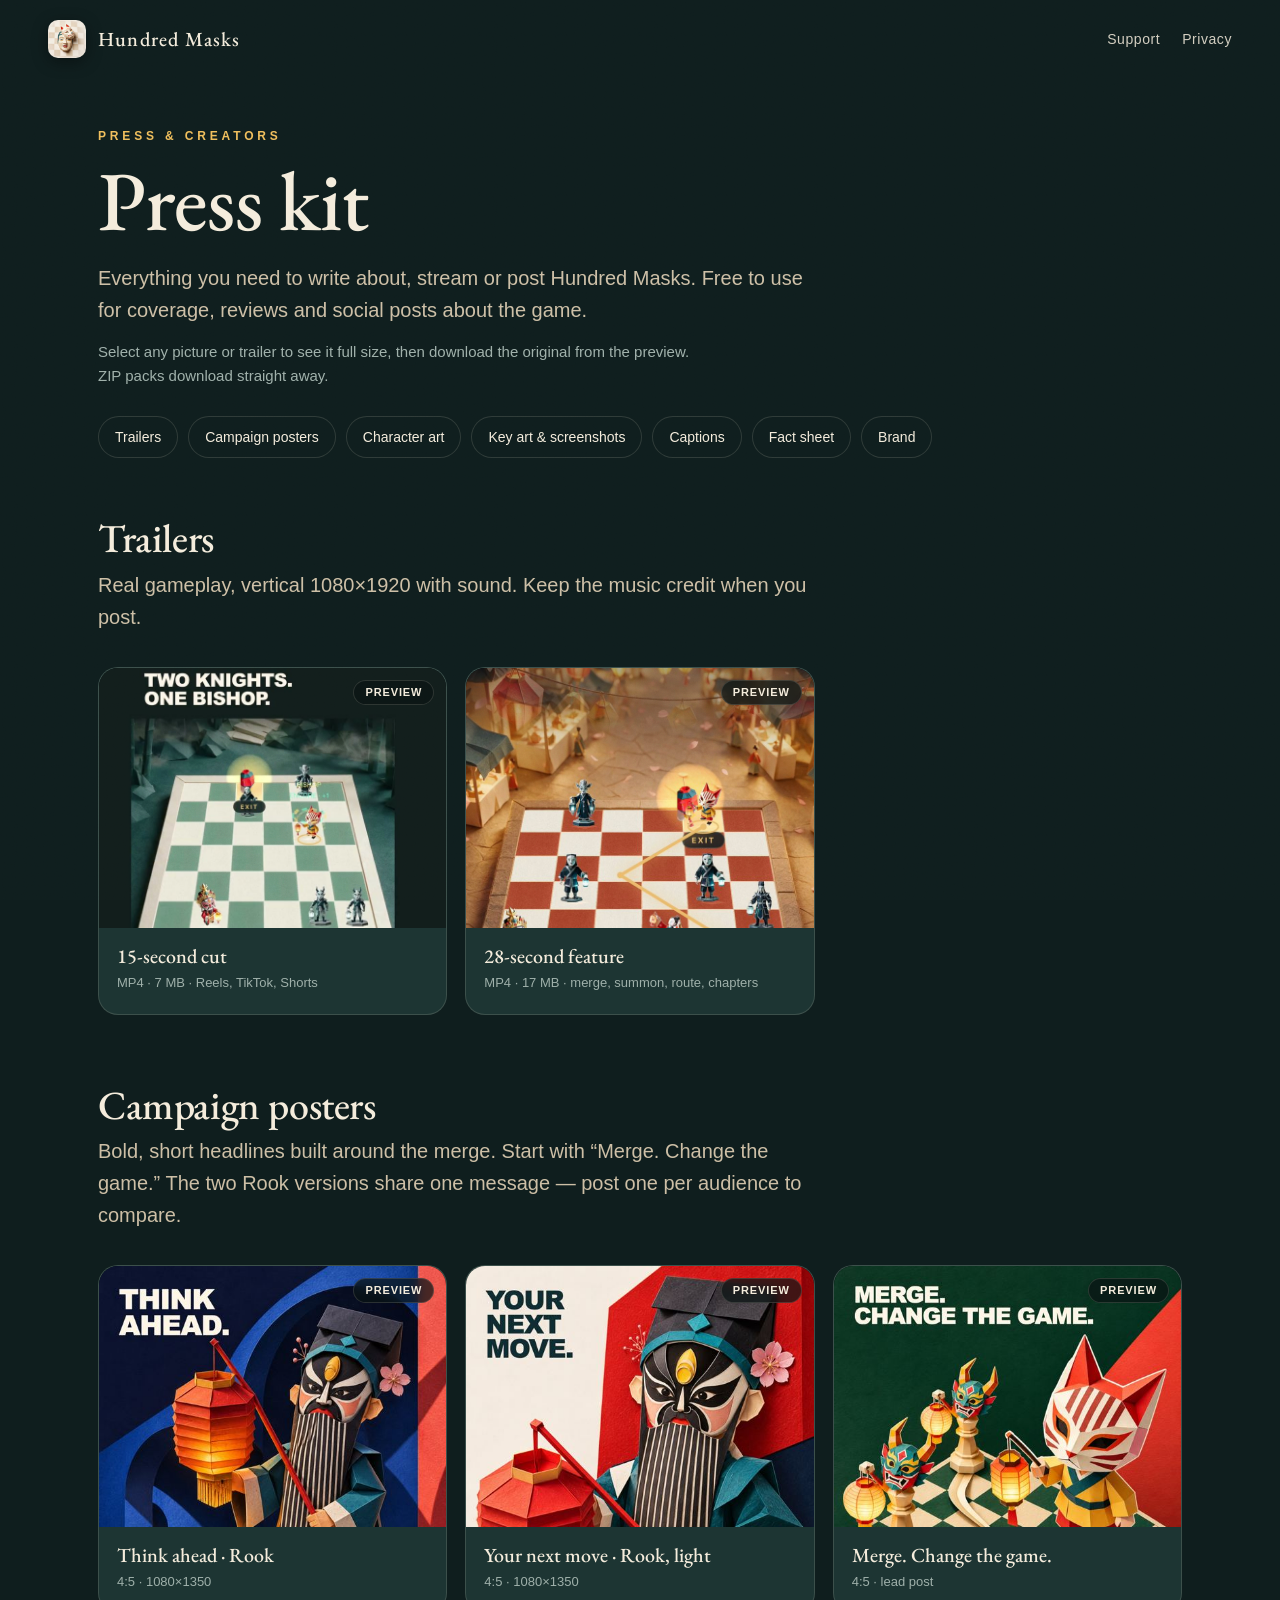
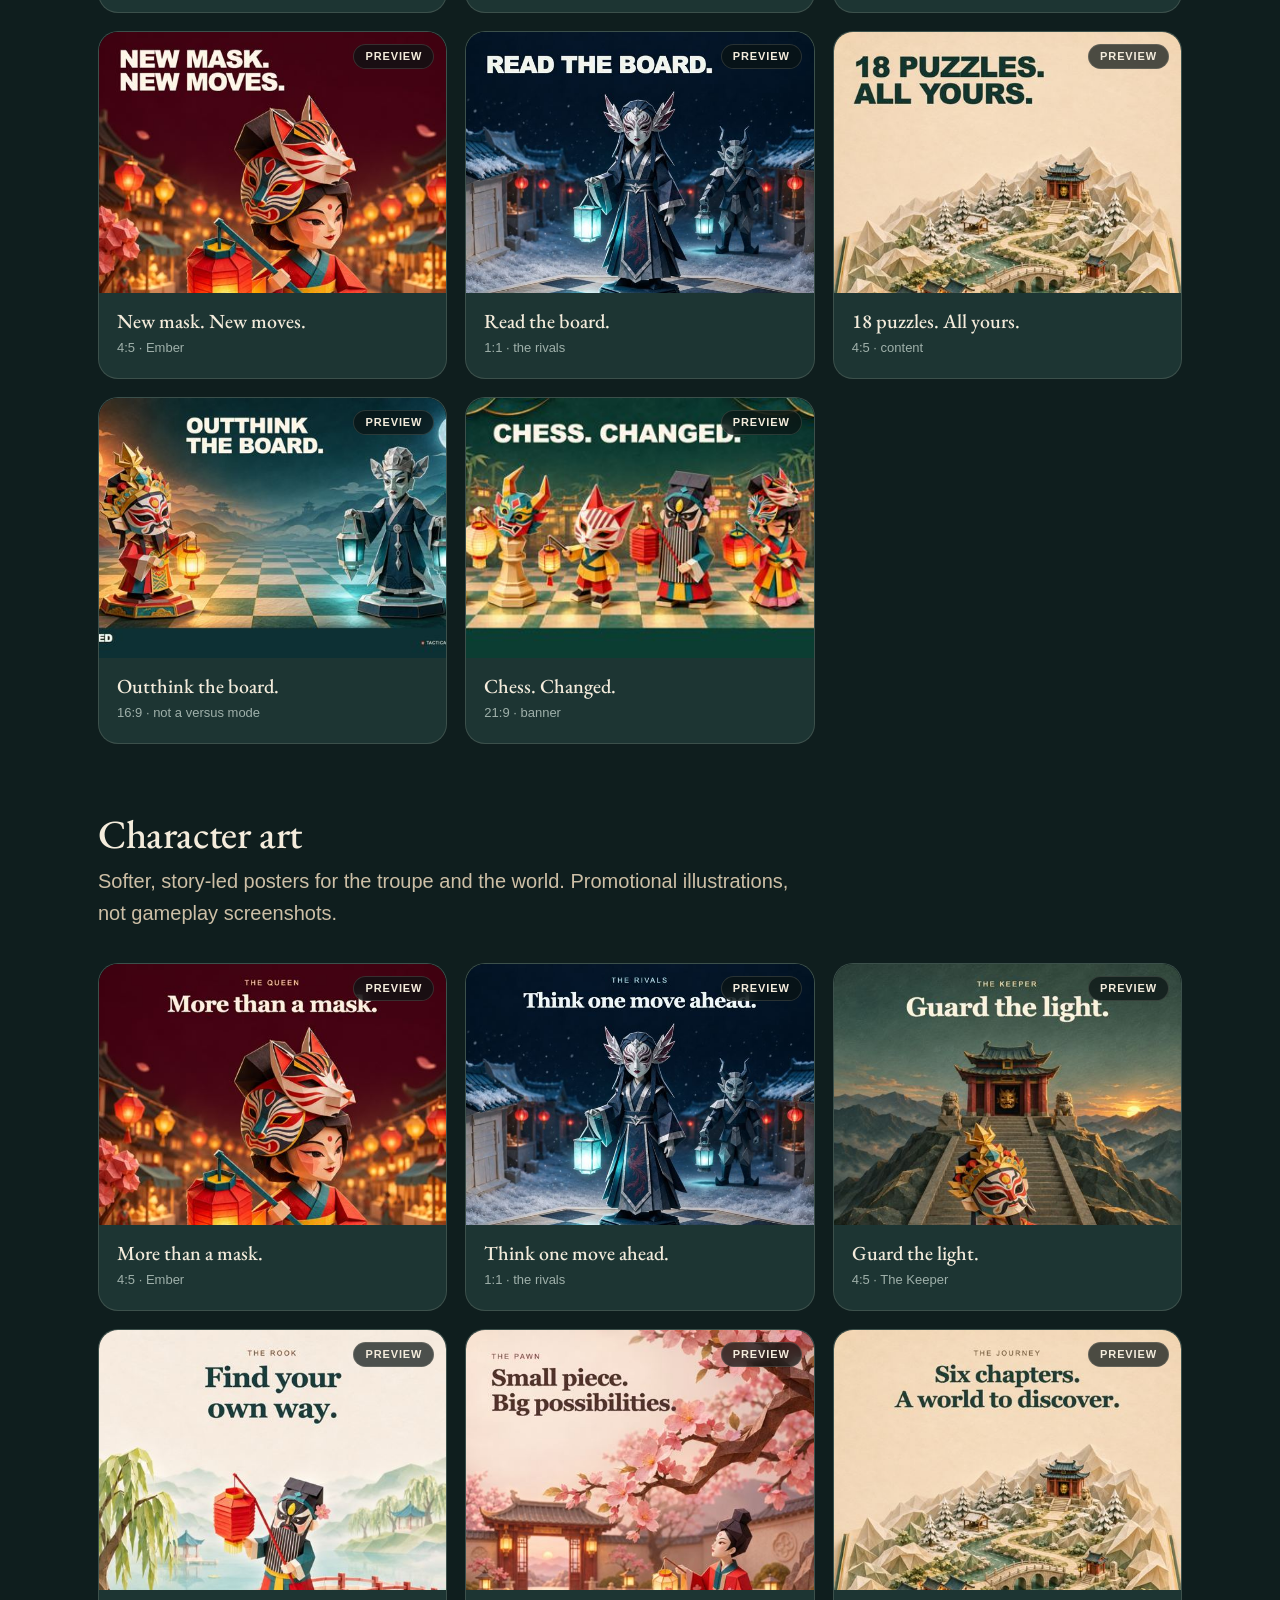
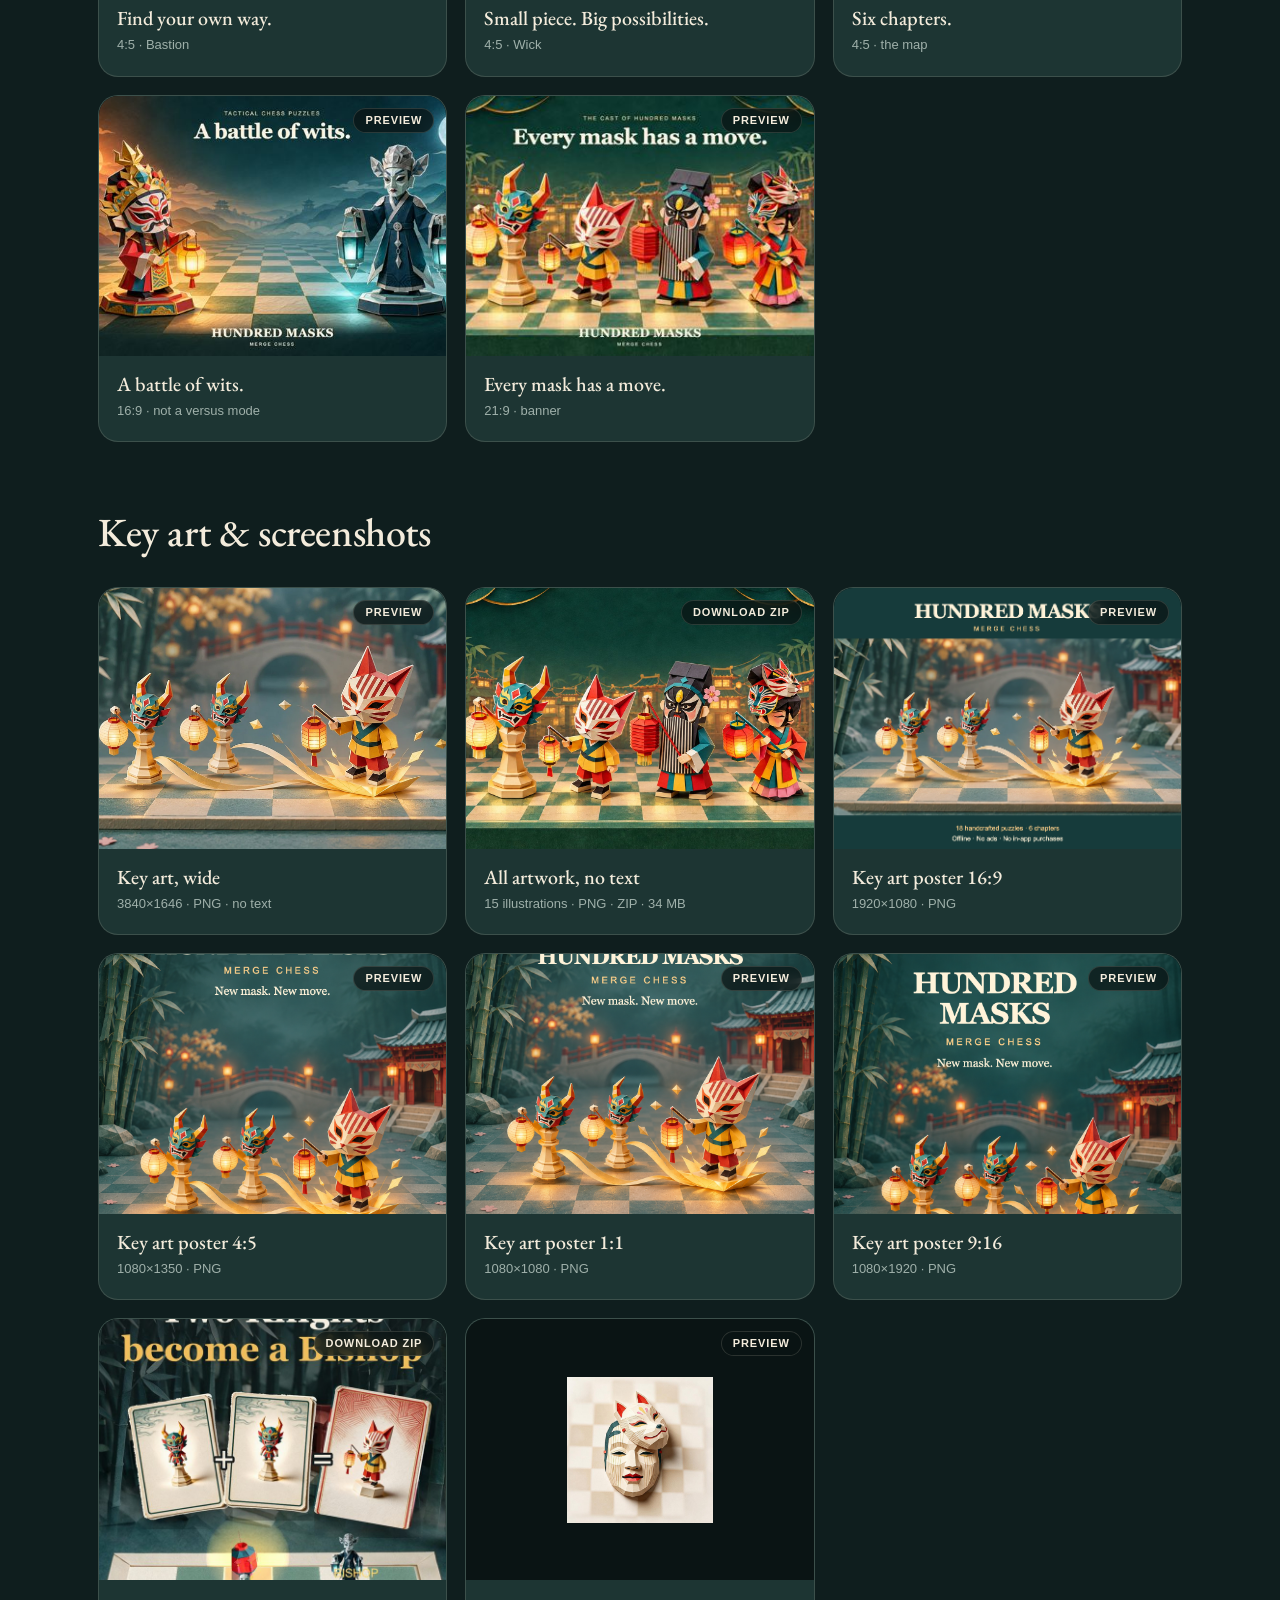
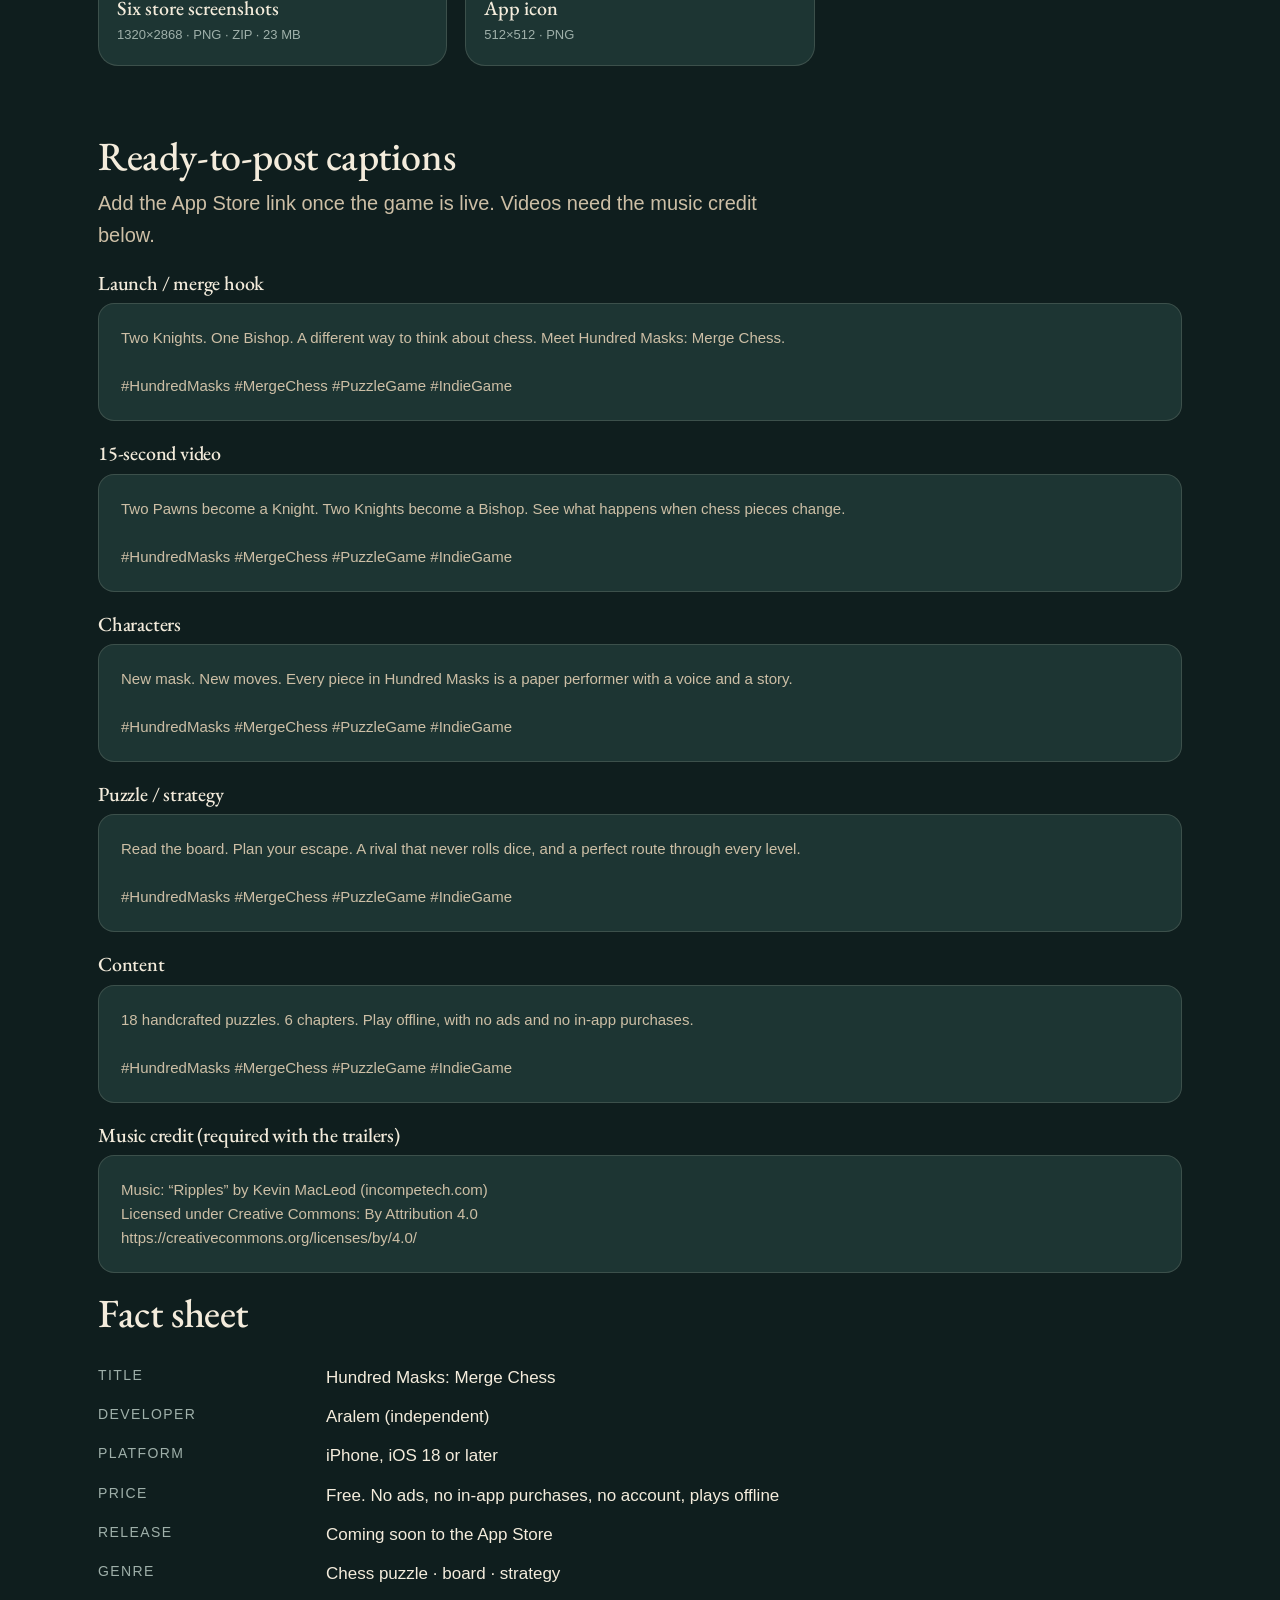
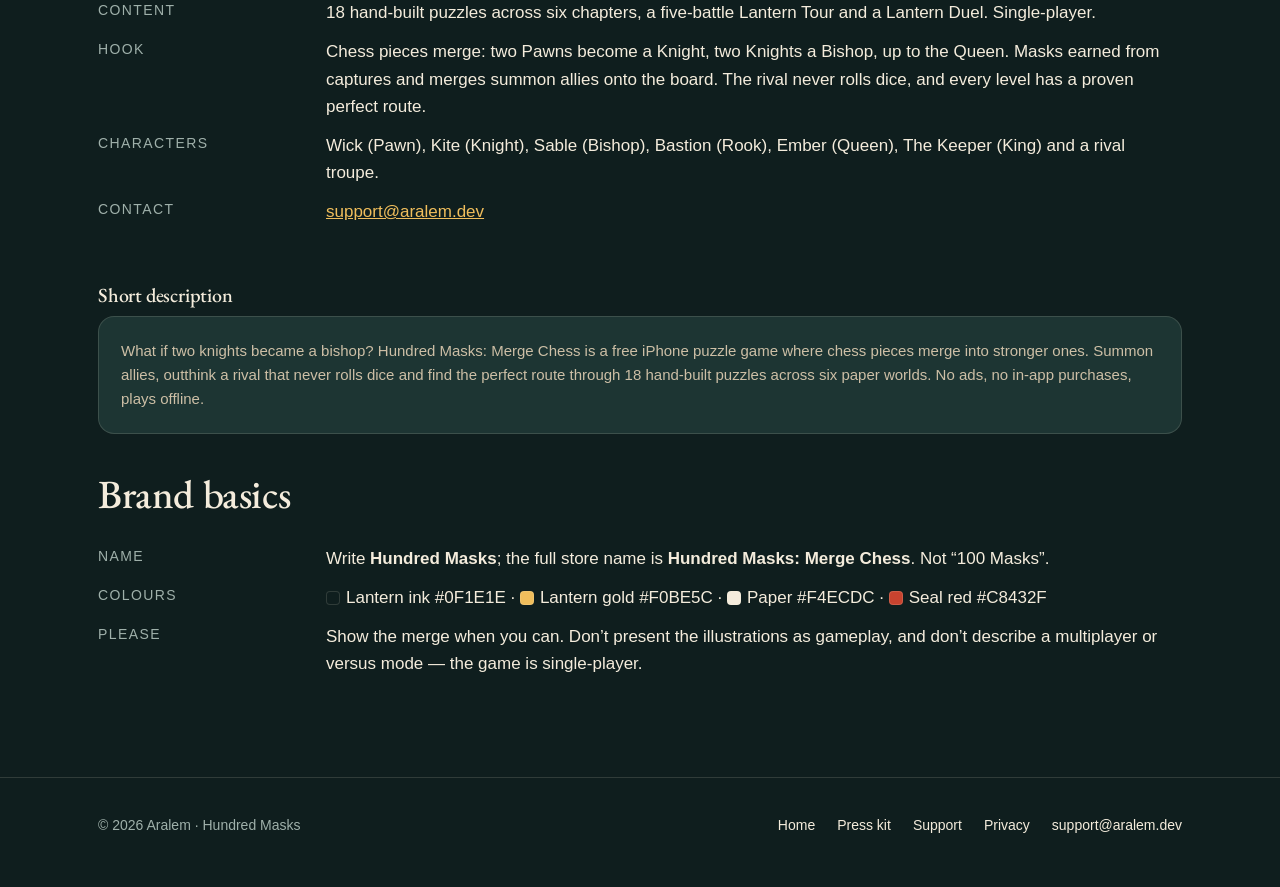
==== commit 95d3c860: "Press kit previews before it downloads; home sections line up - Top navigation drops the Press kit l" ====
--- a/press/index.html
+++ b/press/index.html
@@ -11,16 +11,17 @@
 <meta property="og:image" content="https://aralem.dev/hundred-masks-support/assets/og.jpg">
 <meta name="twitter:card" content="summary_large_image">
 <meta name="theme-color" content="#0f1e1e">
-<link rel="stylesheet" href="../assets/v2/home.css?v=5">
+<link rel="stylesheet" href="../assets/v2/home.css?v=6">
 </head>
 <body>
 <a class="skip" href="#main">Skip to content</a>
-<header class="top"><a class="brand" href="../"><img src="../assets/icon-512.png" alt="" width="38" height="38"><span>Hundred Masks</span></a><nav aria-label="Main"><a href="./" aria-current="page">Press kit</a><a href="../support/">Support</a><a href="../privacy/">Privacy</a></nav></header>
+<header class="top"><a class="brand" href="../"><img src="../assets/icon-512.png" alt="" width="38" height="38"><span>Hundred Masks</span></a><nav aria-label="Main"><a href="../support/">Support</a><a href="../privacy/">Privacy</a></nav></header>
 <main id="main">
 <div class="wrap page-head">
   <p class="kicker">Press &amp; creators</p>
   <h1>Press kit</h1>
   <p class="lede" style="margin-top:18px">Everything you need to write about, stream or post Hundred Masks. Free to use for coverage, reviews and social posts about the game.</p>
+  <p class="howto">Select any picture or trailer to see it full size, then download the original from the preview. ZIP packs download straight away.</p>
   <nav class="toc" aria-label="On this page"><a href="#trailers">Trailers</a><a href="#campaign">Campaign posters</a><a href="#characters">Character art</a><a href="#art">Key art &amp; screenshots</a><a href="#captions">Captions</a><a href="#facts">Fact sheet</a><a href="#brand">Brand</a></nav>
 </div>
 <div class="wrap">
@@ -41,13 +42,13 @@
 
   <h2 id="art">Key art &amp; screenshots</h2>
   <div class="grid">
-    <a class="tile" href="files/key-art-3840x1646.png" download><div class="thumb" style="background-image:url(../assets/v2/hero-wide.jpg);background-position:50% 50%"></div><div class="meta"><b>Key art, wide</b><span>3840×1646 · PNG · no text</span></div></a>
-    <a class="tile" href="files/artwork-no-text.zip" download><div class="thumb" style="background-image:url(../assets/v2/cast-wide.jpg);background-position:50% 50%"></div><div class="meta"><b>All artwork, no text</b><span>15 illustrations · PNG · ZIP · 34 MB</span></div></a>
+    <a class="tile" href="files/key-art-3840x1646.png" data-preview="../assets/v2/hero-wide.jpg" download><div class="thumb" style="background-image:url(../assets/v2/hero-wide.jpg);background-position:50% 50%"></div><div class="meta"><b>Key art, wide</b><span>3840×1646 · PNG · no text</span></div></a>
+    <a class="tile" data-act="Download ZIP" href="files/artwork-no-text.zip" download><div class="thumb" style="background-image:url(../assets/v2/cast-wide.jpg);background-position:50% 50%"></div><div class="meta"><b>All artwork, no text</b><span>15 illustrations · PNG · ZIP · 34 MB</span></div></a>
     <a class="tile" href="files/social-landscape_1920x1080.png" download><div class="thumb" style="background-image:url(files/social-landscape_1920x1080.png);background-position:50% 50%"></div><div class="meta"><b>Key art poster 16:9</b><span>1920×1080 · PNG</span></div></a>
     <a class="tile" href="files/social-feed_1080x1350.png" download><div class="thumb" style="background-image:url(files/social-feed_1080x1350.png);background-position:50% 30%"></div><div class="meta"><b>Key art poster 4:5</b><span>1080×1350 · PNG</span></div></a>
     <a class="tile" href="files/social-square_1080x1080.png" download><div class="thumb" style="background-image:url(files/social-square_1080x1080.png);background-position:50% 30%"></div><div class="meta"><b>Key art poster 1:1</b><span>1080×1080 · PNG</span></div></a>
     <a class="tile" href="files/social-story_1080x1920.png" download><div class="thumb" style="background-image:url(files/social-story_1080x1920.png);background-position:50% 20%"></div><div class="meta"><b>Key art poster 9:16</b><span>1080×1920 · PNG</span></div></a>
-    <a class="tile" href="files/screenshots-1320x2868.zip" download><div class="thumb" style="background-image:url(../assets/v2/shot-merge.jpg);background-position:50% 20%"></div><div class="meta"><b>Six store screenshots</b><span>1320×2868 · PNG · ZIP · 23 MB</span></div></a>
+    <a class="tile" data-act="Download ZIP" href="files/screenshots-1320x2868.zip" download><div class="thumb" style="background-image:url(../assets/v2/shot-merge.jpg);background-position:50% 20%"></div><div class="meta"><b>Six store screenshots</b><span>1320×2868 · PNG · ZIP · 23 MB</span></div></a>
     <a class="tile" href="files/app-icon-512.png" download><div class="thumb" style="background:#0a1414 url(files/app-icon-512.png) center/42% no-repeat"></div><div class="meta"><b>App icon</b><span>512×512 · PNG</span></div></a>
   </div>
 
@@ -93,6 +94,59 @@
   </dl>
 </div>
 </main>
-<footer><div class="wrap"><span>© 2026 Aralem · Hundred Masks</span><nav aria-label="Footer"><a href="../">Home</a><a href="../support/">Support</a><a href="../privacy/">Privacy</a><a href="mailto:support@aralem.dev">support@aralem.dev</a></nav></div></footer>
+<footer><div class="wrap"><span>© 2026 Aralem · Hundred Masks</span><nav aria-label="Footer"><a href="../">Home</a><a href="./" aria-current="page">Press kit</a><a href="../support/">Support</a><a href="../privacy/">Privacy</a><a href="mailto:support@aralem.dev">support@aralem.dev</a></nav></div></footer>
+<dialog class="viewer" id="viewer" aria-labelledby="viewer-title">
+  <div class="viewer-stage" id="viewer-stage"></div>
+  <div class="viewer-bar">
+    <button type="button" class="viewer-nav" id="viewer-prev" aria-label="Previous item">‹</button>
+    <div class="viewer-text"><b id="viewer-title"></b><span id="viewer-note"></span></div>
+    <a class="pill primary" id="viewer-dl" href="#" download>Download</a>
+    <button type="button" class="pill ghost" id="viewer-close">Close</button>
+    <button type="button" class="viewer-nav" id="viewer-next" aria-label="Next item">›</button>
+  </div>
+</dialog>
+<script>
+(function(){
+  var dlg=document.getElementById('viewer');
+  if(!dlg||typeof dlg.showModal!=='function')return;
+  var stage=document.getElementById('viewer-stage'),title=document.getElementById('viewer-title'),
+      note=document.getElementById('viewer-note'),dl=document.getElementById('viewer-dl');
+  var tiles=Array.prototype.slice.call(document.querySelectorAll('a.tile')).filter(function(t){
+    return !/\.zip$/i.test(t.getAttribute('href'));
+  });
+  var at=0;
+  function thumbOf(t){var m=/url\(([^)]+)\)/.exec(t.querySelector('.thumb').getAttribute('style')||'');return m?m[1]:'';}
+  function show(i){
+    at=(i+tiles.length)%tiles.length;
+    var t=tiles[at],href=t.getAttribute('href'),name=t.querySelector('b').textContent,el;
+    stage.textContent='';
+    if(/\.mp4$/i.test(href)){
+      el=document.createElement('video');el.controls=true;el.playsInline=true;el.preload='metadata';
+      var p=thumbOf(t);if(p)el.poster=p;el.src=href;
+    }else{
+      el=document.createElement('img');el.alt=name;el.src=t.getAttribute('data-preview')||href;
+    }
+    stage.appendChild(el);
+    title.textContent=name;note.textContent=t.querySelector('span').textContent;
+    dl.href=href;dl.setAttribute('aria-label','Download '+name);
+    if(!dlg.open)dlg.showModal();
+  }
+  tiles.forEach(function(t,i){
+    t.setAttribute('data-act','Preview');
+    t.addEventListener('click',function(e){
+      if(e.metaKey||e.ctrlKey||e.shiftKey||e.altKey)return;
+      e.preventDefault();show(i);
+    });
+  });
+  document.getElementById('viewer-close').addEventListener('click',function(){dlg.close()});
+  document.getElementById('viewer-prev').addEventListener('click',function(){show(at-1)});
+  document.getElementById('viewer-next').addEventListener('click',function(){show(at+1)});
+  dlg.addEventListener('click',function(e){if(e.target===dlg||e.target===stage)dlg.close()});
+  dlg.addEventListener('keydown',function(e){
+    if(e.key==='ArrowLeft')show(at-1);else if(e.key==='ArrowRight')show(at+1);
+  });
+  dlg.addEventListener('close',function(){stage.textContent=''});
+})();
+</script>
 </body>
 </html>
--- a/assets/v2/home.css
+++ b/assets/v2/home.css
@@ -70,17 +70,20 @@
 .trailer li b{font:500 22px/1.2 var(--serif)}
 .trailer li span{color:var(--paper-dim);font-size:15px}
 .shots{padding:clamp(70px,10vw,130px) 0 40px}
-.shots header{display:flex;justify-content:space-between;align-items:end;gap:20px;flex-wrap:wrap}
-.rail{display:flex;gap:18px;overflow-x:auto;scroll-snap-type:x mandatory;padding:36px var(--gutter) 30px;scrollbar-width:none}
+.shots header{text-align:center}
+.rail{display:flex;gap:18px;overflow-x:auto;scroll-snap-type:x mandatory;scroll-padding-inline:var(--gutter);padding:36px var(--gutter) 30px;scrollbar-width:none}
 .rail::-webkit-scrollbar{display:none}
-.rail figure{flex:0 0 clamp(200px,22vw,260px);scroll-snap-align:start;transition:transform .35s}
+.rail figure{flex:0 0 clamp(200px,22vw,260px);min-width:0;scroll-snap-align:start;transition:transform .35s}
+.rail figure:first-child{margin-left:auto}.rail figure:last-child{margin-right:auto}
+@media (min-width:1200px){.rail figure{flex:1 1 0;max-width:260px}.shots .hint{display:none}}
 .rail figure:hover{transform:translateY(-8px)}
 .rail img{width:100%;border-radius:22px;box-shadow:0 24px 50px rgba(0,0,0,.45)}
 .rail figcaption{margin-top:12px;font-size:13px;letter-spacing:.12em;text-transform:uppercase;color:var(--muted)}
-.hint{font-size:13px;color:var(--muted)}
+.hint{font-size:13px;color:var(--muted);margin-top:14px}
 .worlds{padding:clamp(70px,10vw,130px) 0}
-.worlds .lede{margin-top:16px}
-.strip{display:grid;grid-template-columns:repeat(6,1fr);gap:8px;margin-top:44px;padding:0 var(--gutter)}
+.worlds>.wrap{text-align:center}
+.worlds .lede{margin:16px auto 0}
+.strip{display:grid;grid-template-columns:repeat(6,1fr);gap:8px;max-width:1180px;margin:44px auto 0;padding:0 var(--gutter)}
 .strip figure{position:relative;border-radius:16px;overflow:hidden;aspect-ratio:4/5}
 .strip img{width:100%;height:100%;object-fit:cover;transition:transform .8s cubic-bezier(.2,.7,.2,1),filter .5s;filter:saturate(.75) brightness(.85)}
 .strip figure:hover img{transform:scale(1.07);filter:none}
@@ -159,7 +162,9 @@
 .doc .policy h2{margin-top:34px}.doc .policy h2:first-child{margin-top:0}
 /* ---------- troupe ---------- */
 .troupe{padding:clamp(70px,10vw,130px) 0 20px}
-.troupe .lede{margin-top:16px}
+.troupe>.wrap{text-align:center}
+.troupe .lede{margin:16px auto 0}
+.cast{text-align:left}
 .cast{display:grid;grid-template-columns:repeat(3,1fr);gap:18px;margin-top:44px}
 .member{position:relative;border-radius:22px;overflow:hidden;aspect-ratio:4/5;background:var(--ink-3);isolation:isolate}
 .member img{position:absolute;inset:0;width:100%;height:100%;object-fit:cover;z-index:-1;transition:transform .9s cubic-bezier(.2,.7,.2,1)}
@@ -183,3 +188,24 @@
 .captions .copybox{margin:0 0 6px}
 .sw{display:inline-block;width:14px;height:14px;border-radius:4px;vertical-align:-2px;margin-right:6px;border:1px solid var(--line)}
 .grid .tile .thumb{background-color:#0a1414}
+
+/* ---------- press kit preview ---------- */
+.howto{margin-top:14px;color:var(--muted);font-size:15px;max-width:40em}
+.tile{position:relative}
+.tile[data-act]::after{content:attr(data-act);position:absolute;top:12px;right:12px;padding:6px 11px;border-radius:999px;background:rgba(10,20,20,.72);border:1px solid var(--line);font:600 11px/1 var(--sans);letter-spacing:.08em;text-transform:uppercase;color:var(--paper);backdrop-filter:blur(6px)}
+.tile[data-act]:hover::after{border-color:var(--gold);color:var(--gold)}
+.viewer{border:0;padding:0;margin:0;background:transparent;color:var(--paper);width:100vw;max-width:100vw;height:100dvh;max-height:100dvh;overflow:hidden}
+.viewer[open]{display:grid;grid-template-rows:minmax(0,1fr) auto}
+.viewer::backdrop{background:rgba(6,12,12,.94)}
+.viewer-stage{display:grid;place-items:center;min-height:0;padding:clamp(12px,3vw,28px)}
+.viewer-stage img,.viewer-stage video{width:auto;height:auto;max-width:calc(100vw - 2*clamp(12px,3vw,28px));max-height:calc(100dvh - 120px - 2*clamp(12px,3vw,28px));object-fit:contain;border-radius:12px;background:#0a1414;box-shadow:0 24px 70px rgba(0,0,0,.6)}
+.viewer-bar{display:flex;align-items:center;gap:12px;padding:14px var(--gutter) calc(14px + env(safe-area-inset-bottom));background:var(--ink-2);border-top:1px solid var(--line)}
+.viewer-text{flex:1;min-width:0}
+.viewer-text b{display:block;font:500 20px/1.2 var(--serif);white-space:nowrap;overflow:hidden;text-overflow:ellipsis}
+.viewer-text span{display:block;font-size:13px;color:var(--muted);white-space:nowrap;overflow:hidden;text-overflow:ellipsis}
+.viewer-bar .pill{padding:12px 18px;font-size:14px;cursor:pointer}
+.viewer-bar button.pill{font-family:var(--sans)}
+.viewer-nav{flex:none;width:44px;height:44px;border-radius:50%;border:1px solid var(--line);background:rgba(15,30,30,.35);color:var(--paper);font:400 26px/1 var(--serif);cursor:pointer}
+.viewer-nav:hover{border-color:var(--gold);color:var(--gold)}
+.viewer :focus-visible{outline:2px solid var(--gold);outline-offset:2px}
+@media (max-width:520px){.viewer-bar{flex-wrap:wrap;gap:10px}.viewer-text{flex-basis:100%;order:-1}.viewer-bar .pill{flex:1;justify-content:center}}
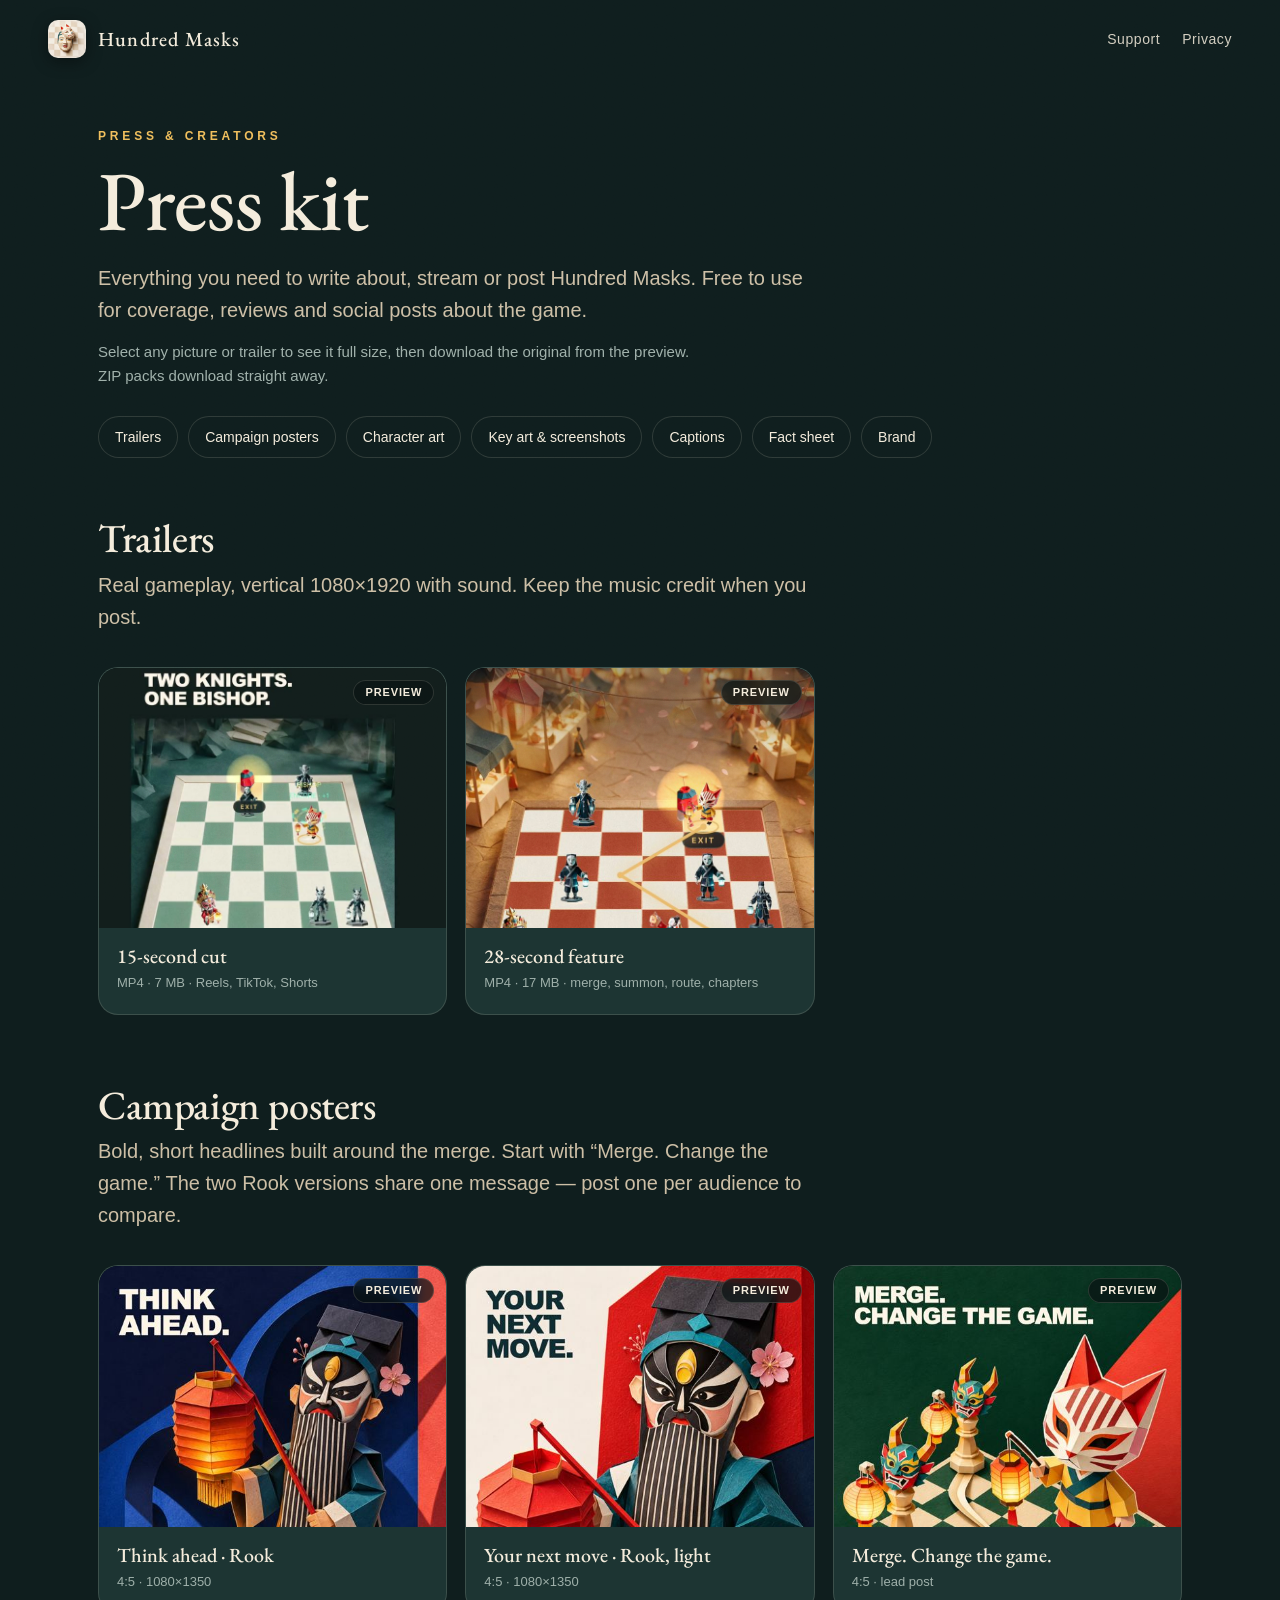
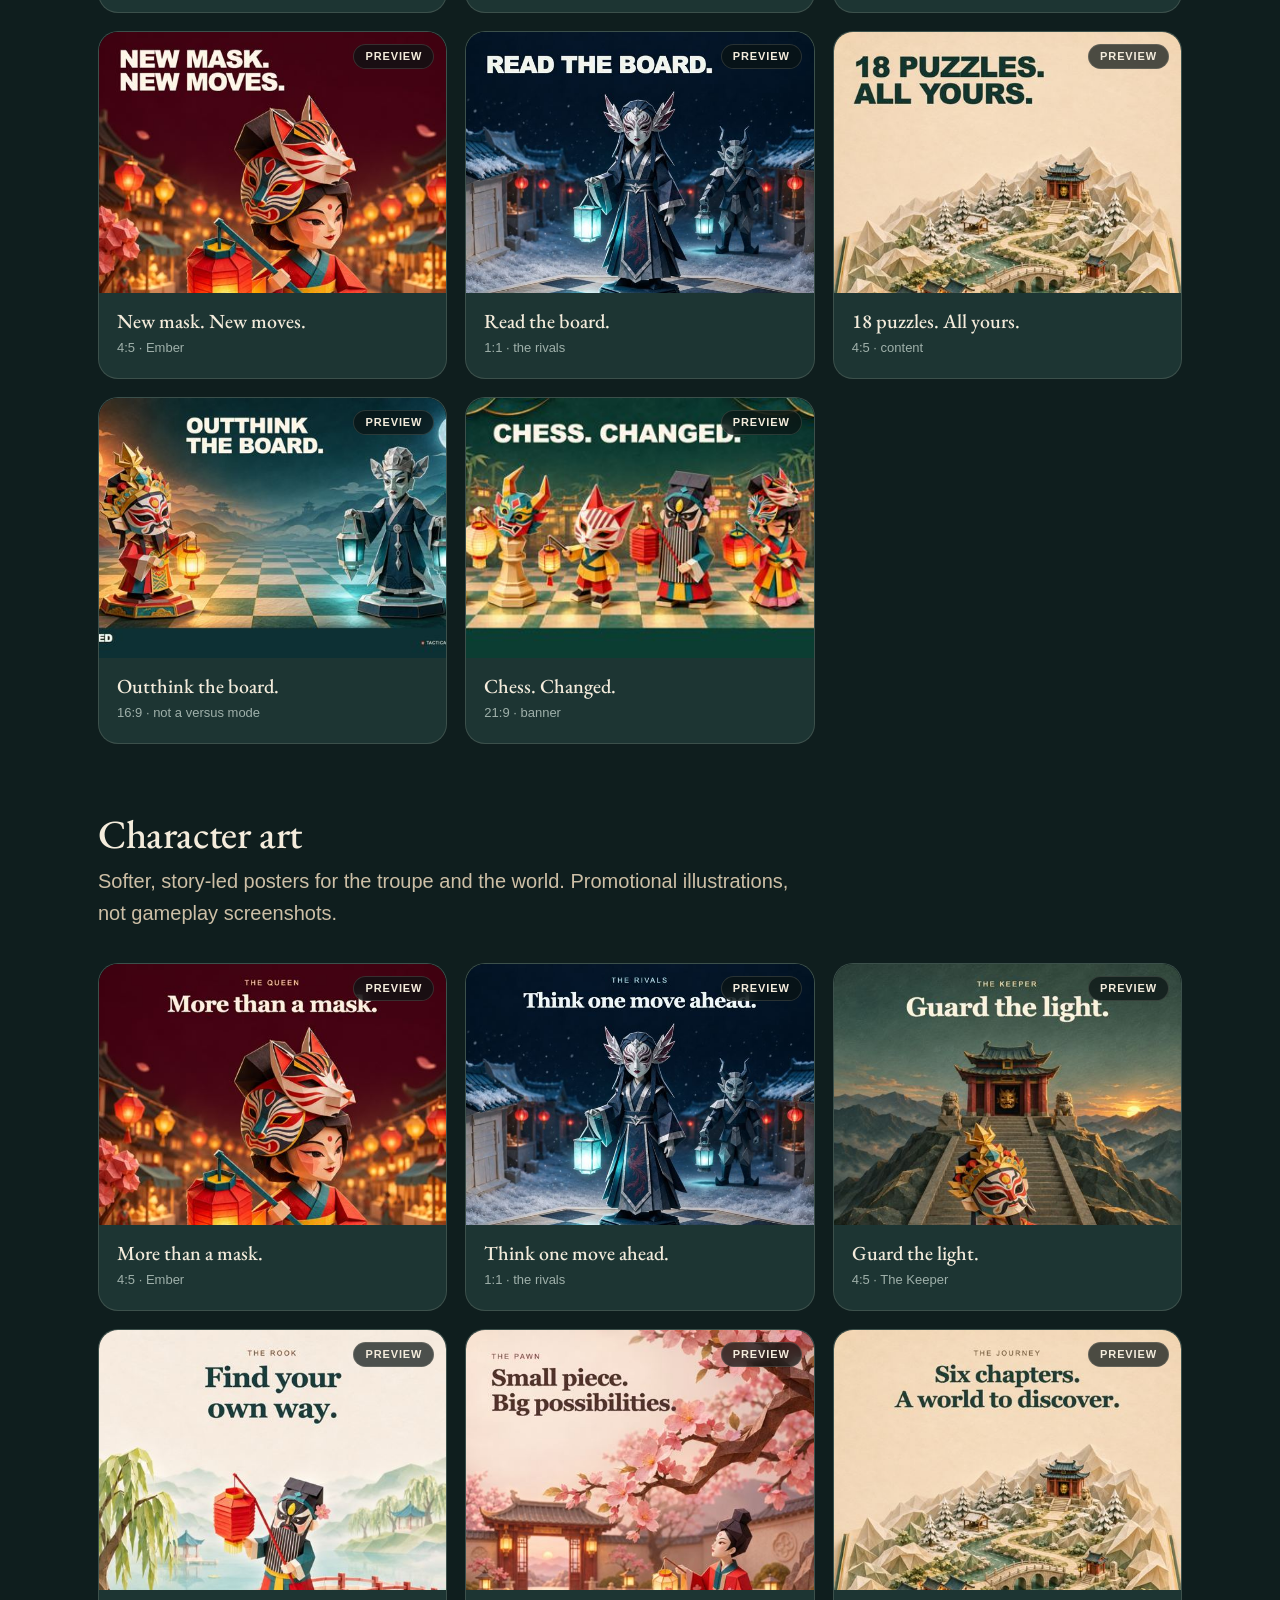
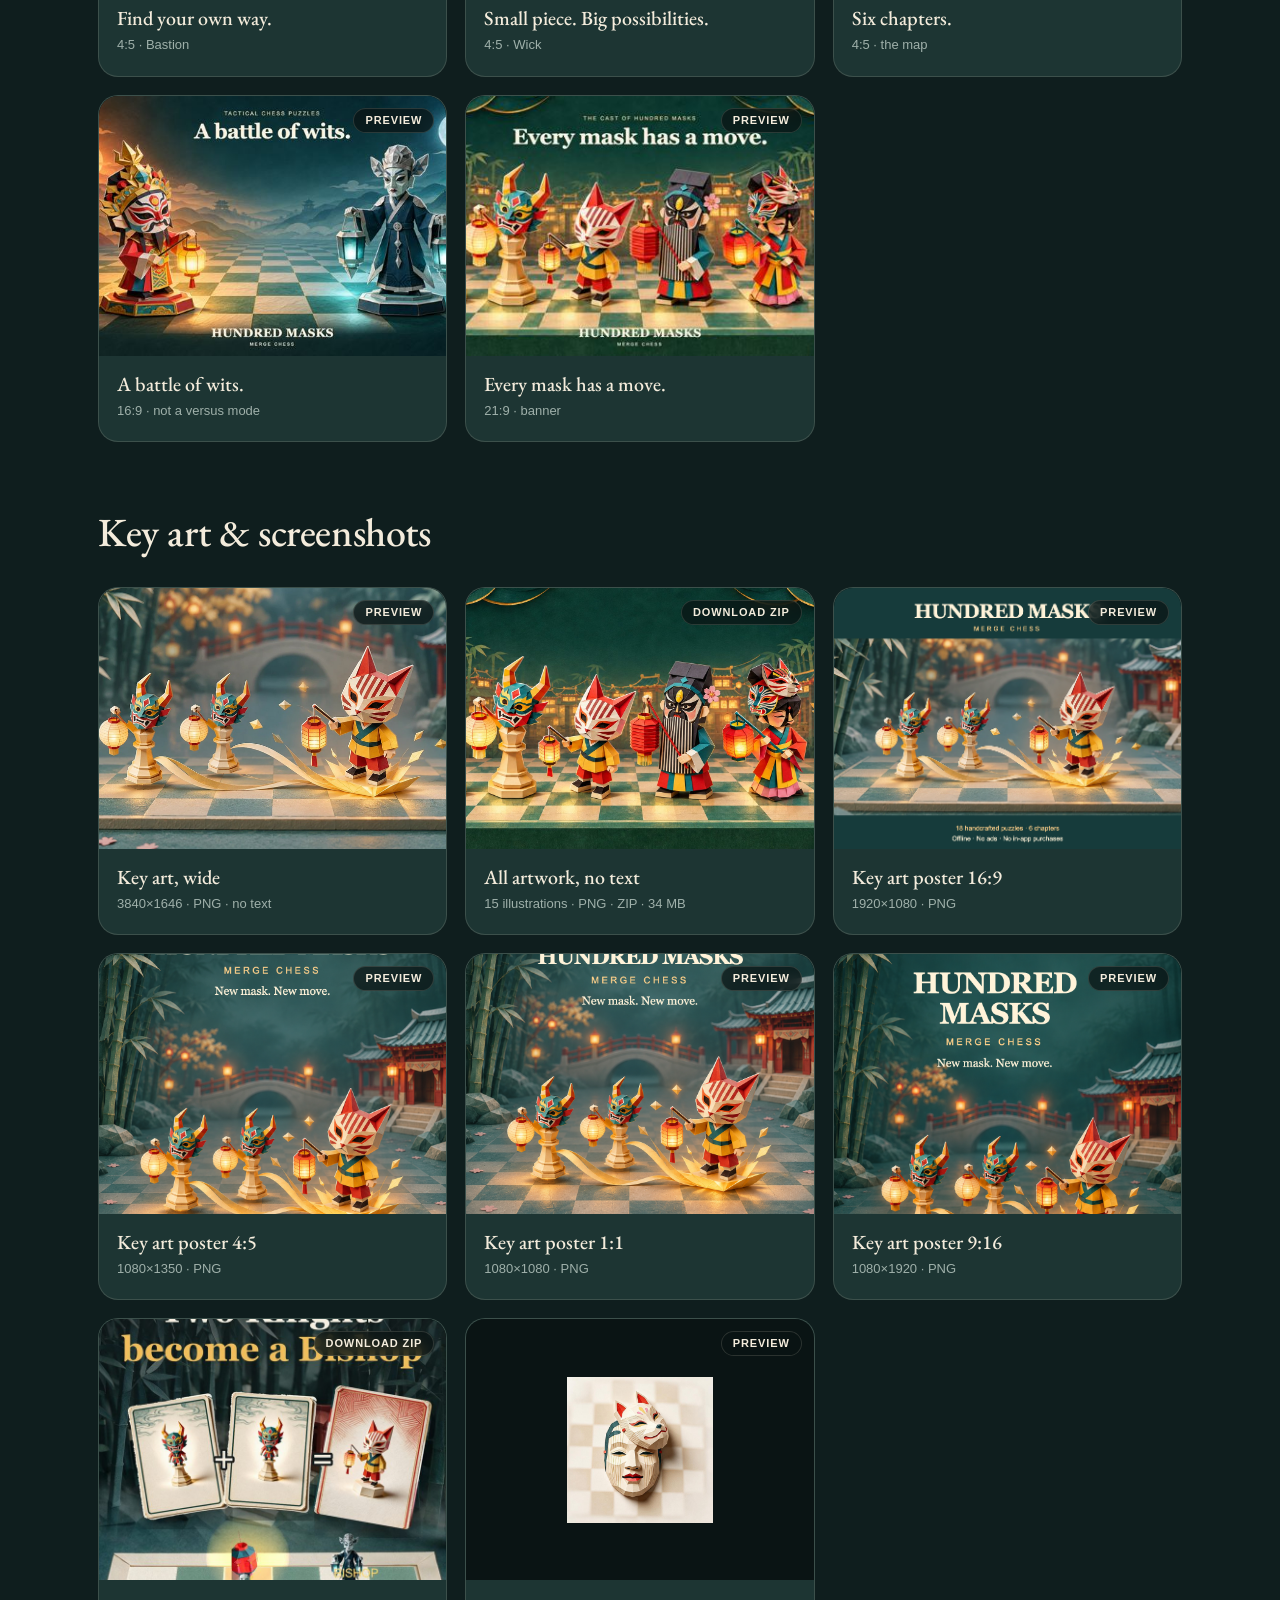
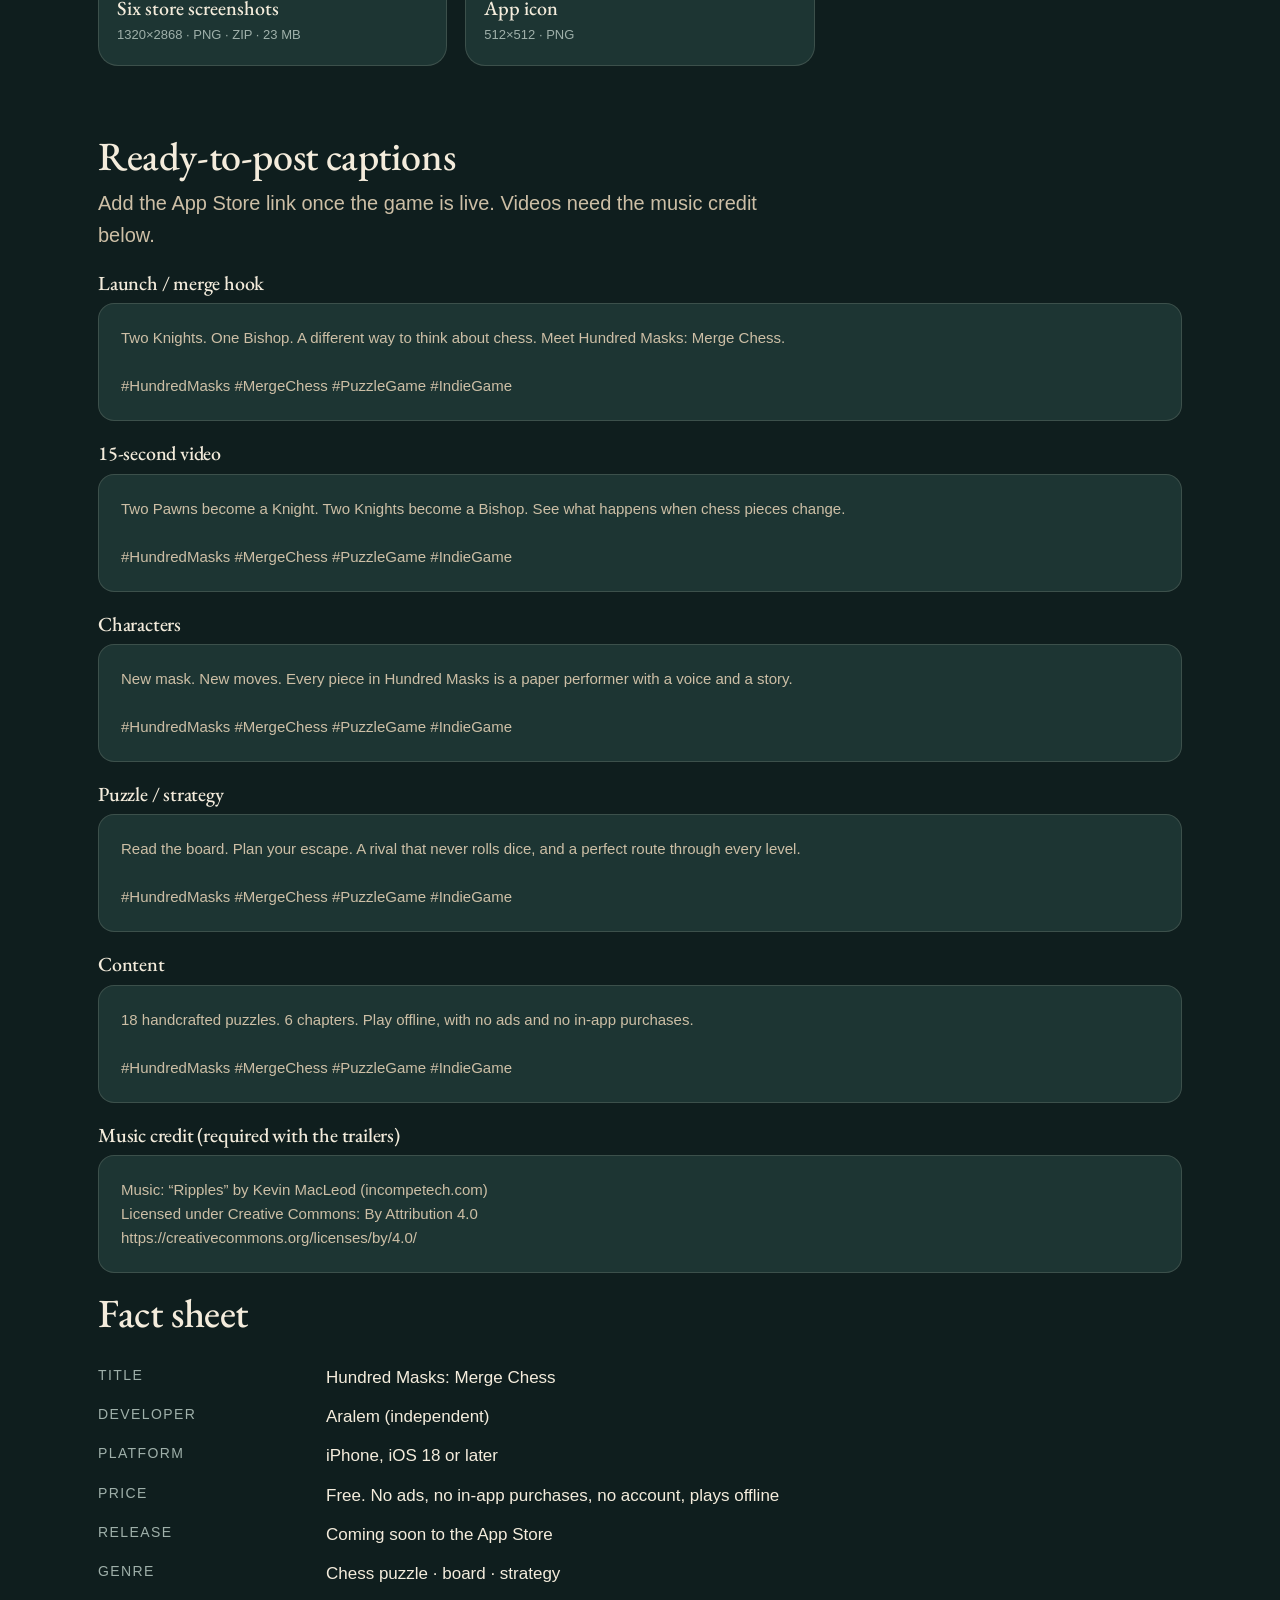
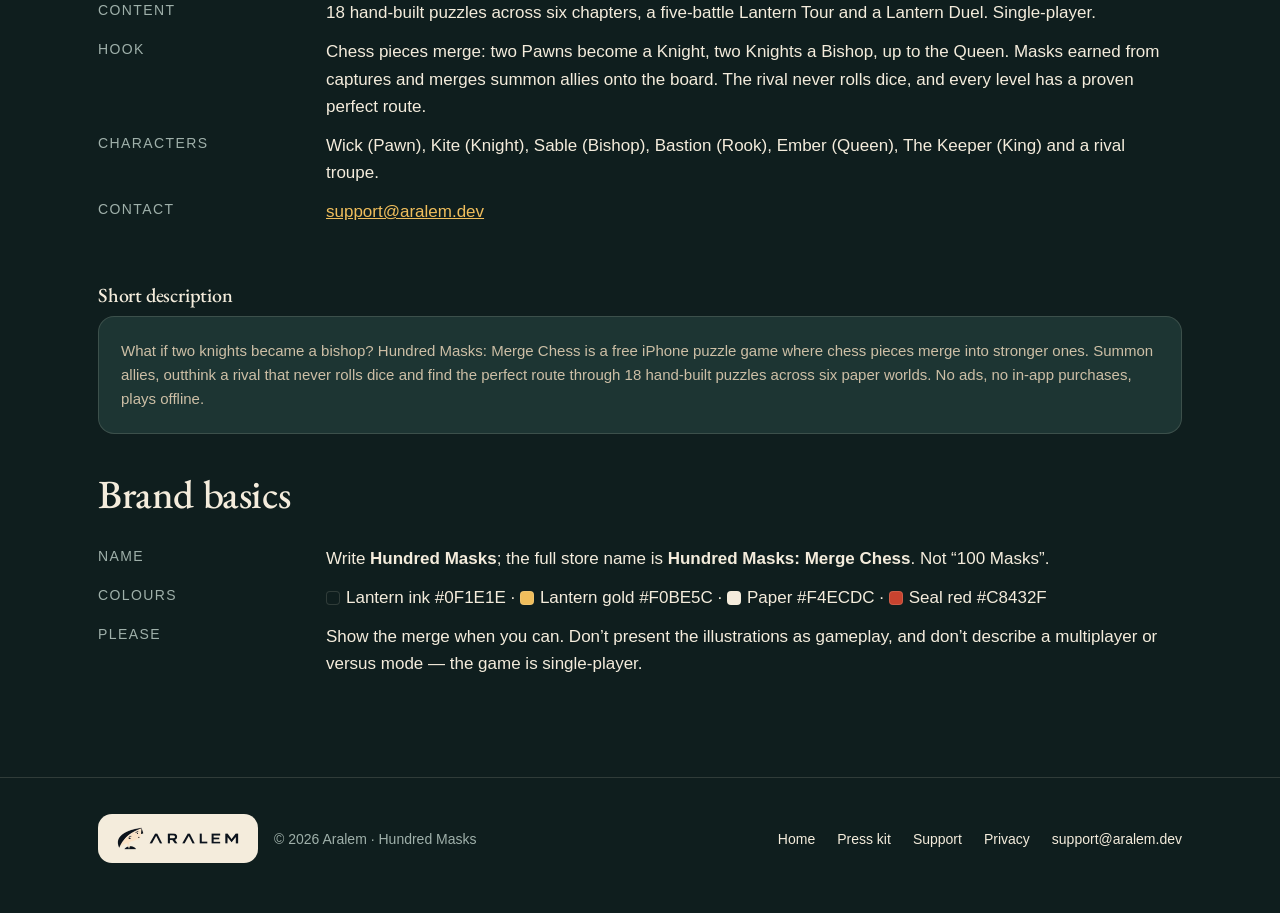
==== commit ceb835d5: "The studio mark joins the footer; email links say what they did - Footer on every page carries the A" ====
--- a/press/index.html
+++ b/press/index.html
@@ -11,7 +11,7 @@
 <meta property="og:image" content="https://aralem.dev/hundred-masks-support/assets/og.jpg">
 <meta name="twitter:card" content="summary_large_image">
 <meta name="theme-color" content="#0f1e1e">
-<link rel="stylesheet" href="../assets/v2/home.css?v=6">
+<link rel="stylesheet" href="../assets/v2/home.css?v=7">
 </head>
 <body>
 <a class="skip" href="#main">Skip to content</a>
@@ -94,7 +94,7 @@
   </dl>
 </div>
 </main>
-<footer><div class="wrap"><span>© 2026 Aralem · Hundred Masks</span><nav aria-label="Footer"><a href="../">Home</a><a href="./" aria-current="page">Press kit</a><a href="../support/">Support</a><a href="../privacy/">Privacy</a><a href="mailto:support@aralem.dev">support@aralem.dev</a></nav></div></footer>
+<footer><div class="wrap"><div class="foot-brand"><a class="studio" href="https://aralem.dev/" aria-label="Aralem home"><img src="../assets/aralem-lockup.webp" width="130" height="31" alt="Aralem" loading="lazy"></a><span>© 2026 Aralem · Hundred Masks</span></div><nav aria-label="Footer"><a href="../">Home</a><a href="./" aria-current="page">Press kit</a><a href="../support/">Support</a><a href="../privacy/">Privacy</a><a href="mailto:support@aralem.dev">support@aralem.dev</a></nav></div></footer>
 <dialog class="viewer" id="viewer" aria-labelledby="viewer-title">
   <div class="viewer-stage" id="viewer-stage"></div>
   <div class="viewer-bar">
@@ -148,5 +148,6 @@
   dlg.addEventListener('close',function(){stage.textContent=''});
 })();
 </script>
+<script src="../assets/v2/site.js?v=1" defer></script>
 </body>
 </html>
--- a/assets/v2/home.css
+++ b/assets/v2/home.css
@@ -209,3 +209,12 @@
 .viewer-nav:hover{border-color:var(--gold);color:var(--gold)}
 .viewer :focus-visible{outline:2px solid var(--gold);outline-offset:2px}
 @media (max-width:520px){.viewer-bar{flex-wrap:wrap;gap:10px}.viewer-text{flex-basis:100%;order:-1}.viewer-bar .pill{flex:1;justify-content:center}}
+
+/* ---------- studio mark + copied notice ---------- */
+.foot-brand{display:flex;align-items:center;gap:16px;flex-wrap:wrap}
+.studio{display:inline-flex;padding:9px 15px;border-radius:14px;background:var(--paper);transition:transform .2s,background .2s}
+.studio:hover{transform:translateY(-2px);background:#fff}
+.studio img{width:130px;height:auto}
+.toast{position:fixed;left:50%;bottom:calc(24px + env(safe-area-inset-bottom));z-index:70;transform:translate(-50%,14px);padding:12px 20px;border-radius:999px;background:var(--paper);color:var(--ink);font:600 14px/1.2 var(--sans);box-shadow:0 14px 40px rgba(0,0,0,.5);opacity:0;pointer-events:none;transition:opacity .25s,transform .25s;max-width:calc(100vw - 32px);white-space:nowrap;overflow:hidden;text-overflow:ellipsis}
+.toast.on{opacity:1;transform:translate(-50%,0)}
+@media (prefers-reduced-motion:reduce){.toast{transition:none}}
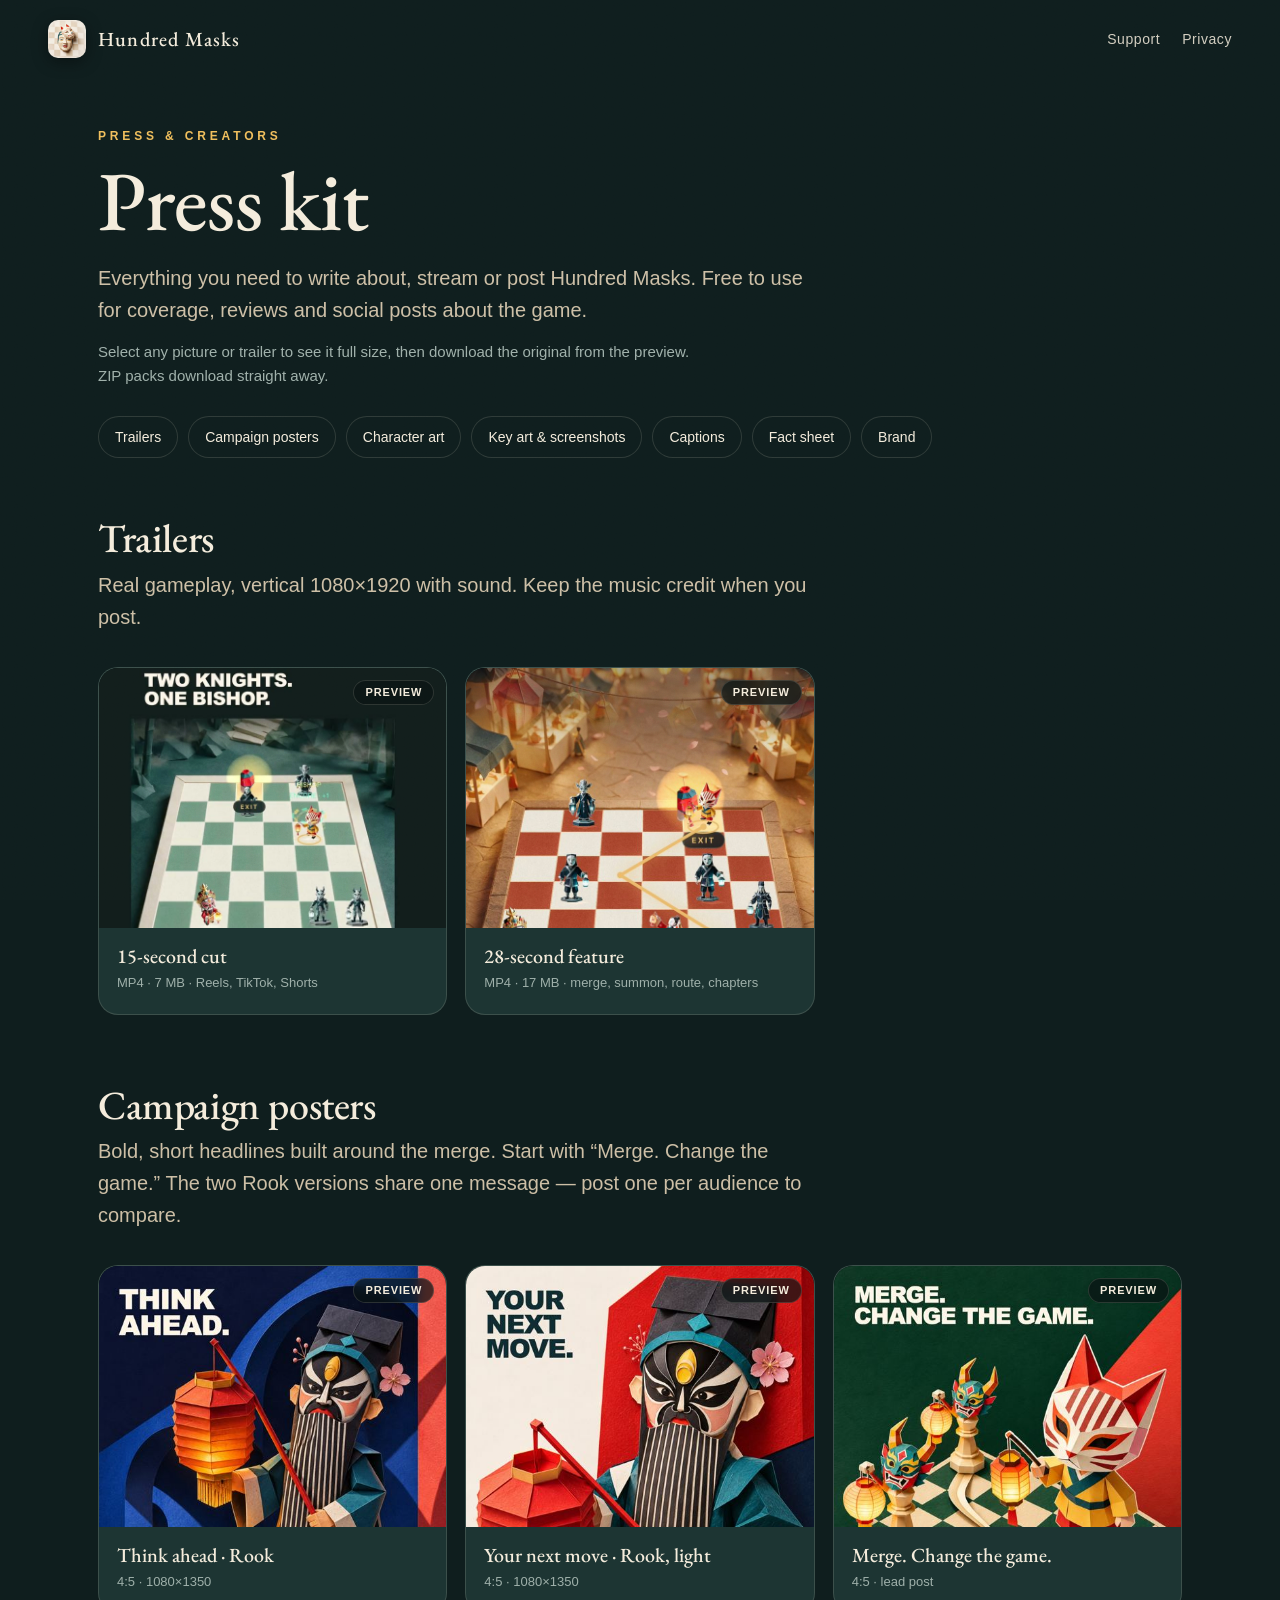
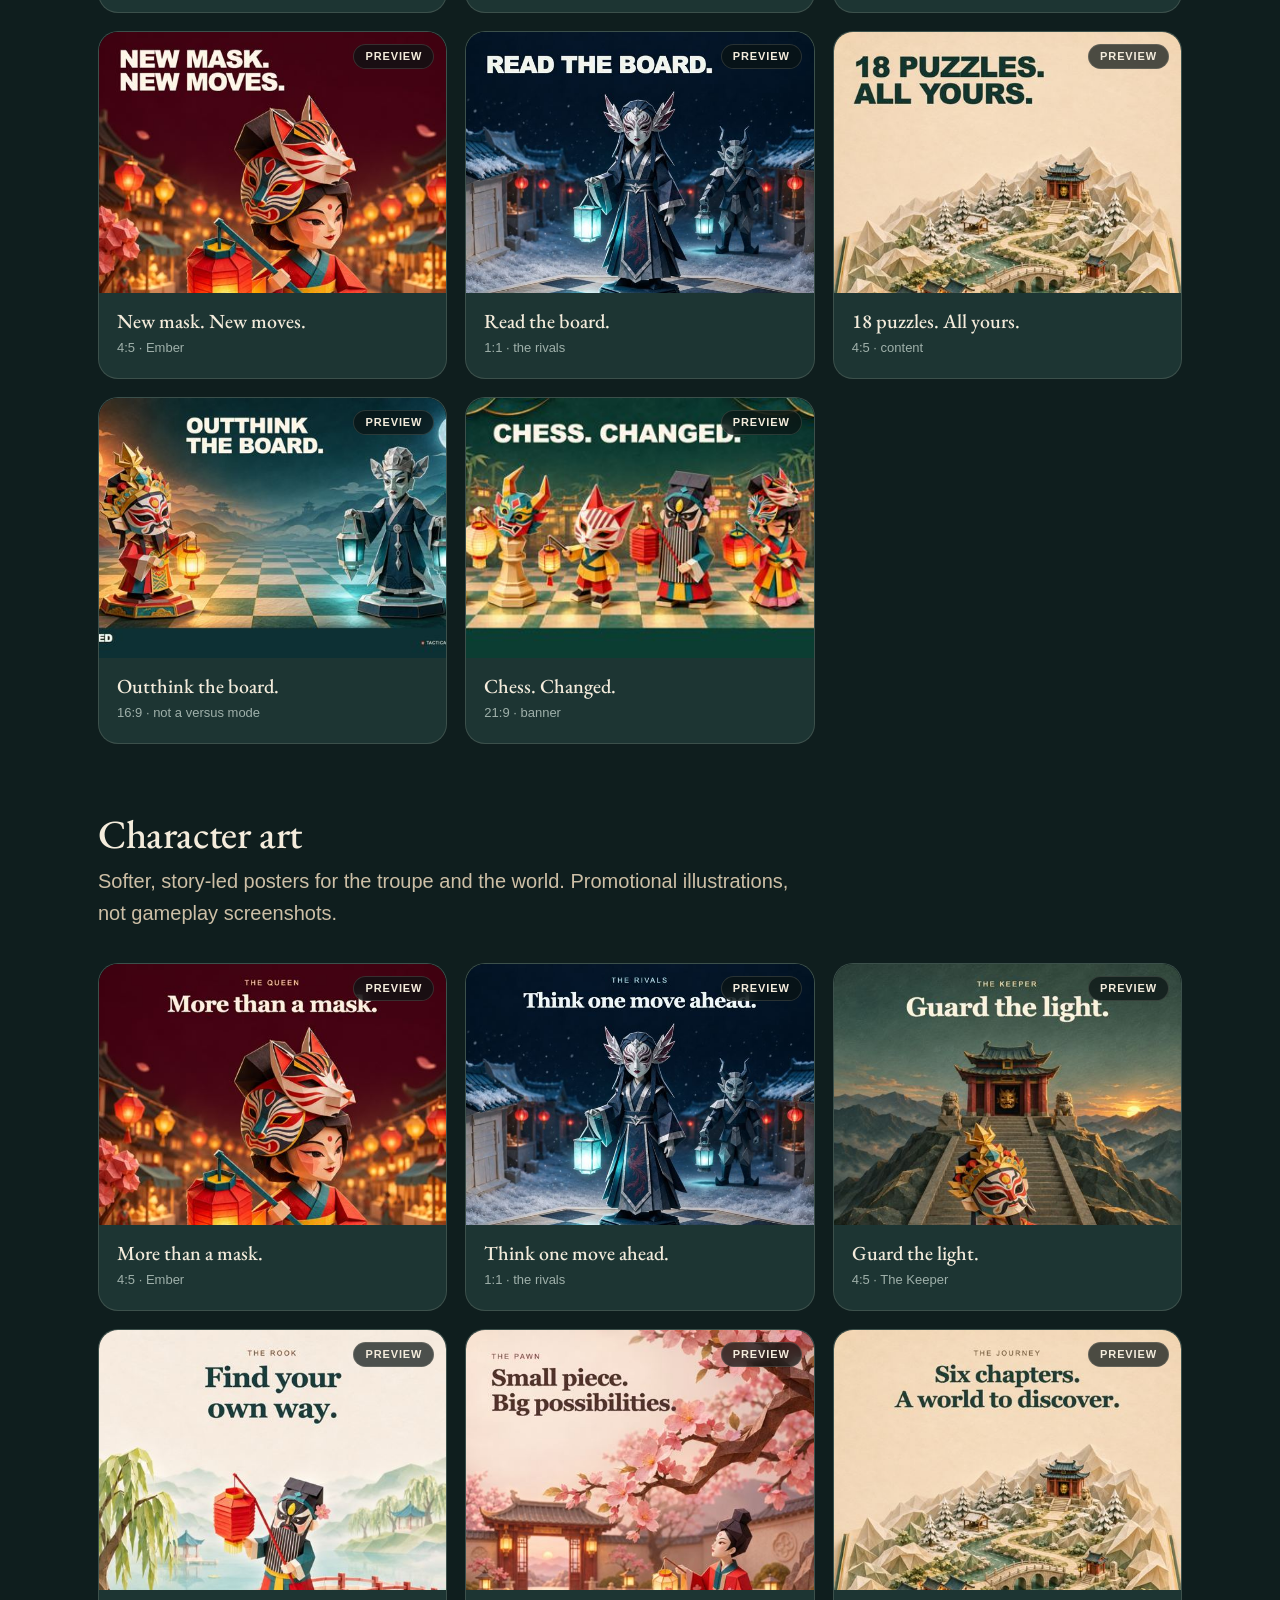
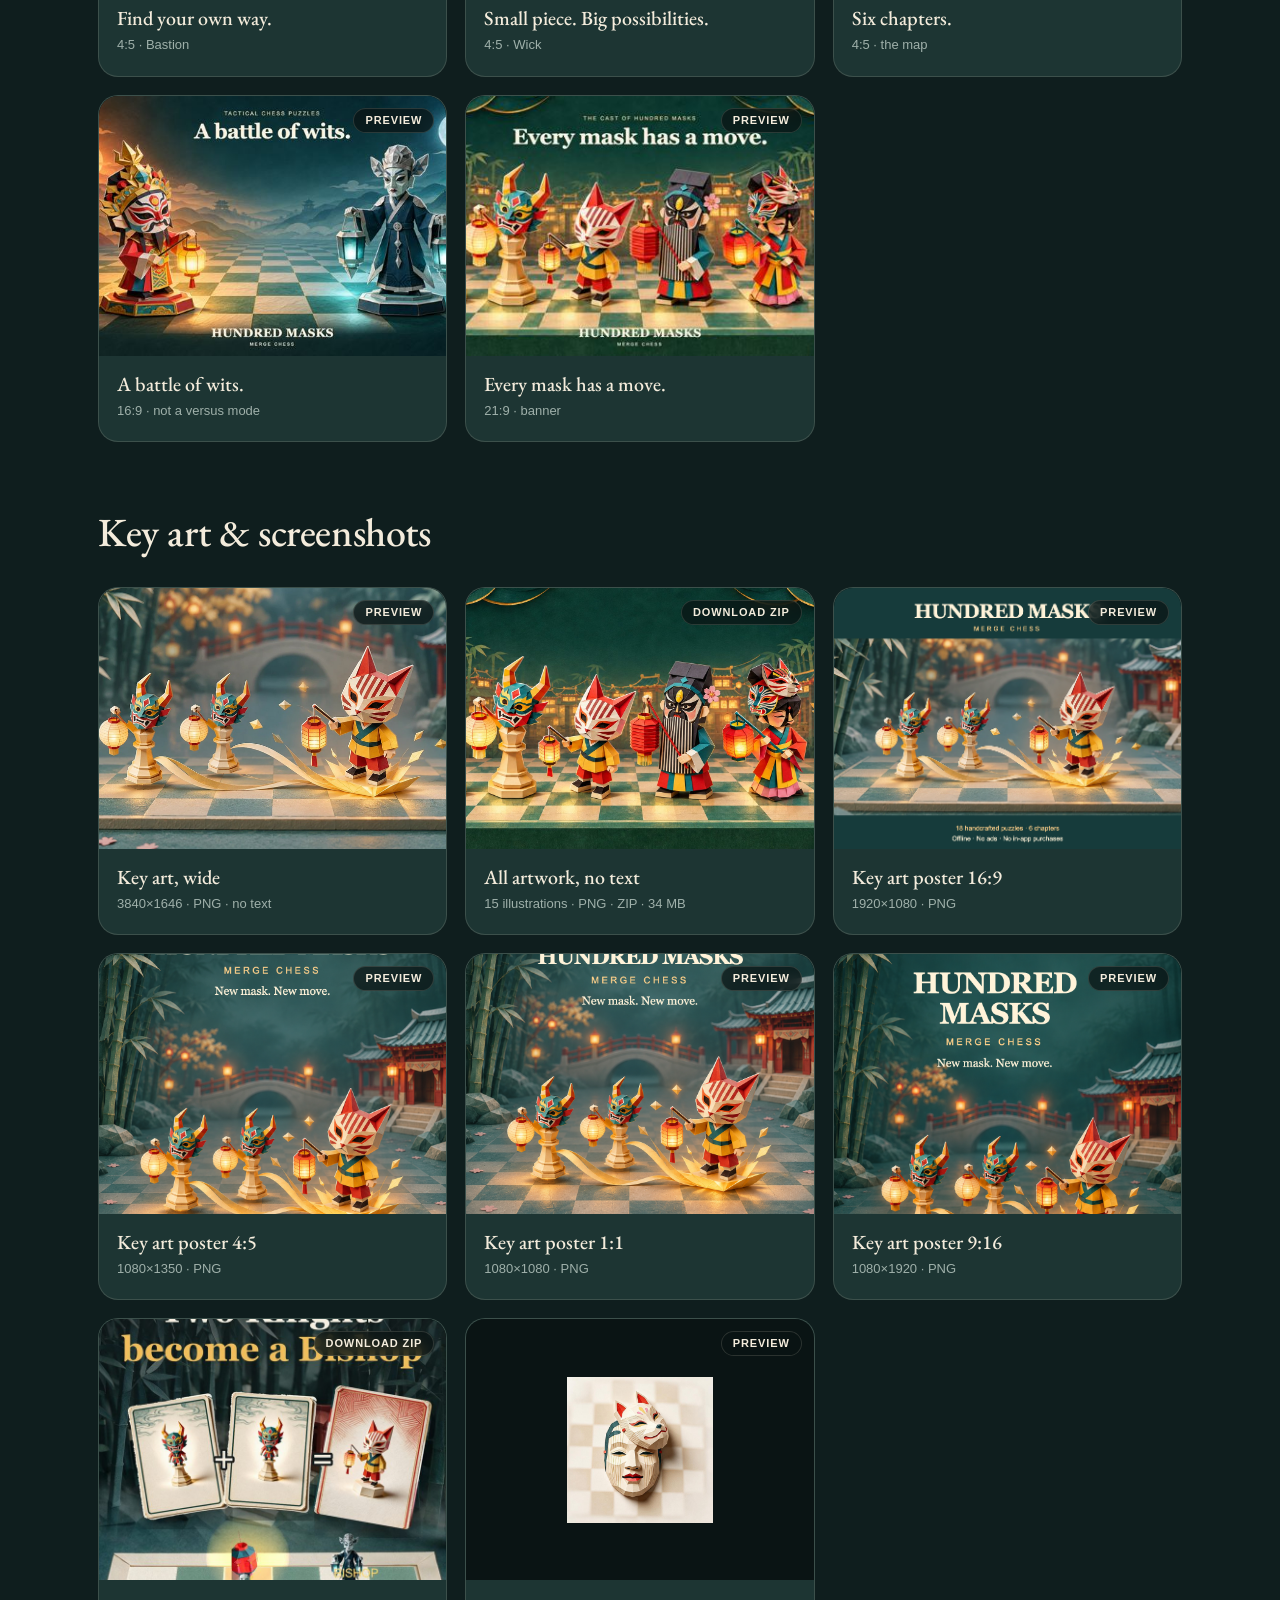
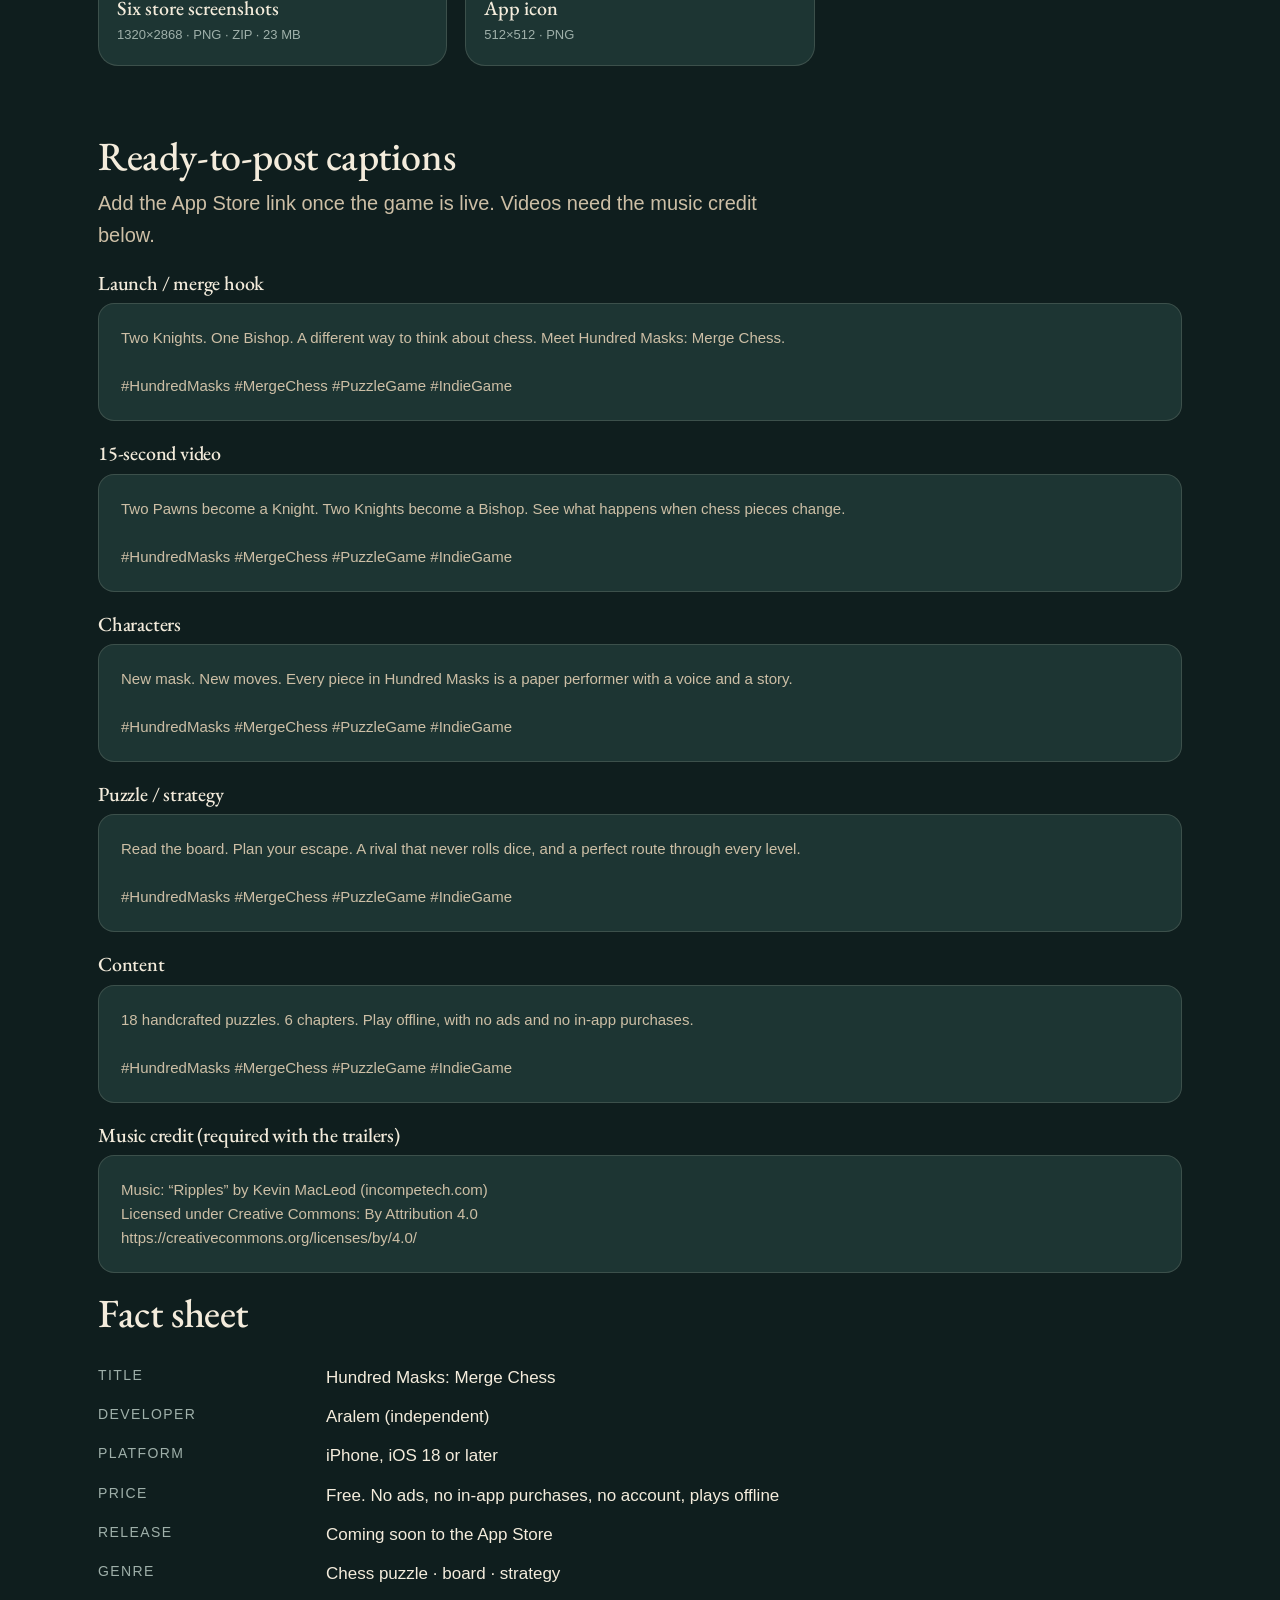
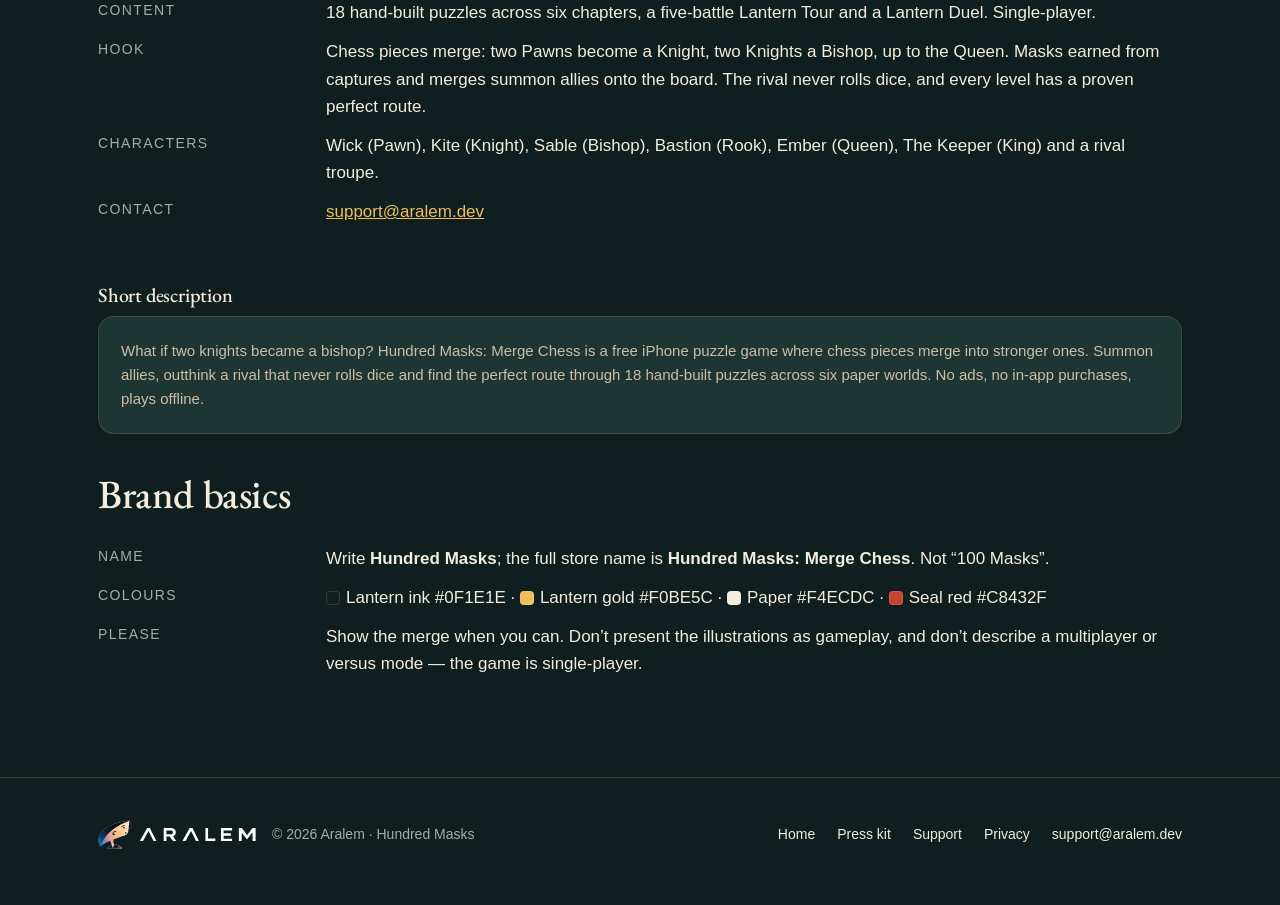
==== commit 6412be95: "Footer studio mark uses the brand kit's dark-background version The paper plate is gone. The footer " ====
--- a/press/index.html
+++ b/press/index.html
@@ -11,7 +11,7 @@
 <meta property="og:image" content="https://aralem.dev/hundred-masks-support/assets/og.jpg">
 <meta name="twitter:card" content="summary_large_image">
 <meta name="theme-color" content="#0f1e1e">
-<link rel="stylesheet" href="../assets/v2/home.css?v=7">
+<link rel="stylesheet" href="../assets/v2/home.css?v=8">
 </head>
 <body>
 <a class="skip" href="#main">Skip to content</a>
@@ -94,7 +94,7 @@
   </dl>
 </div>
 </main>
-<footer><div class="wrap"><div class="foot-brand"><a class="studio" href="https://aralem.dev/" aria-label="Aralem home"><img src="../assets/aralem-lockup.webp" width="130" height="31" alt="Aralem" loading="lazy"></a><span>© 2026 Aralem · Hundred Masks</span></div><nav aria-label="Footer"><a href="../">Home</a><a href="./" aria-current="page">Press kit</a><a href="../support/">Support</a><a href="../privacy/">Privacy</a><a href="mailto:support@aralem.dev">support@aralem.dev</a></nav></div></footer>
+<footer><div class="wrap"><div class="foot-brand"><a class="studio" href="https://aralem.dev/" aria-label="Aralem home"><img src="../assets/aralem-logo-horizontal-cinematic-white.svg" width="170" height="40" alt="Aralem" loading="lazy"></a><span>© 2026 Aralem · Hundred Masks</span></div><nav aria-label="Footer"><a href="../">Home</a><a href="./" aria-current="page">Press kit</a><a href="../support/">Support</a><a href="../privacy/">Privacy</a><a href="mailto:support@aralem.dev">support@aralem.dev</a></nav></div></footer>
 <dialog class="viewer" id="viewer" aria-labelledby="viewer-title">
   <div class="viewer-stage" id="viewer-stage"></div>
   <div class="viewer-bar">
--- a/assets/v2/home.css
+++ b/assets/v2/home.css
@@ -211,10 +211,10 @@
 @media (max-width:520px){.viewer-bar{flex-wrap:wrap;gap:10px}.viewer-text{flex-basis:100%;order:-1}.viewer-bar .pill{flex:1;justify-content:center}}
 
 /* ---------- studio mark + copied notice ---------- */
-.foot-brand{display:flex;align-items:center;gap:16px;flex-wrap:wrap}
-.studio{display:inline-flex;padding:9px 15px;border-radius:14px;background:var(--paper);transition:transform .2s,background .2s}
-.studio:hover{transform:translateY(-2px);background:#fff}
-.studio img{width:130px;height:auto}
+.foot-brand{display:flex;align-items:center;gap:10px;flex-wrap:wrap}
+.studio{display:inline-flex;margin-left:-6px;transition:transform .2s}
+.studio:hover{transform:translateY(-2px)}
+.studio img{width:170px;height:auto}
 .toast{position:fixed;left:50%;bottom:calc(24px + env(safe-area-inset-bottom));z-index:70;transform:translate(-50%,14px);padding:12px 20px;border-radius:999px;background:var(--paper);color:var(--ink);font:600 14px/1.2 var(--sans);box-shadow:0 14px 40px rgba(0,0,0,.5);opacity:0;pointer-events:none;transition:opacity .25s,transform .25s;max-width:calc(100vw - 32px);white-space:nowrap;overflow:hidden;text-overflow:ellipsis}
 .toast.on{opacity:1;transform:translate(-50%,0)}
 @media (prefers-reduced-motion:reduce){.toast{transition:none}}
